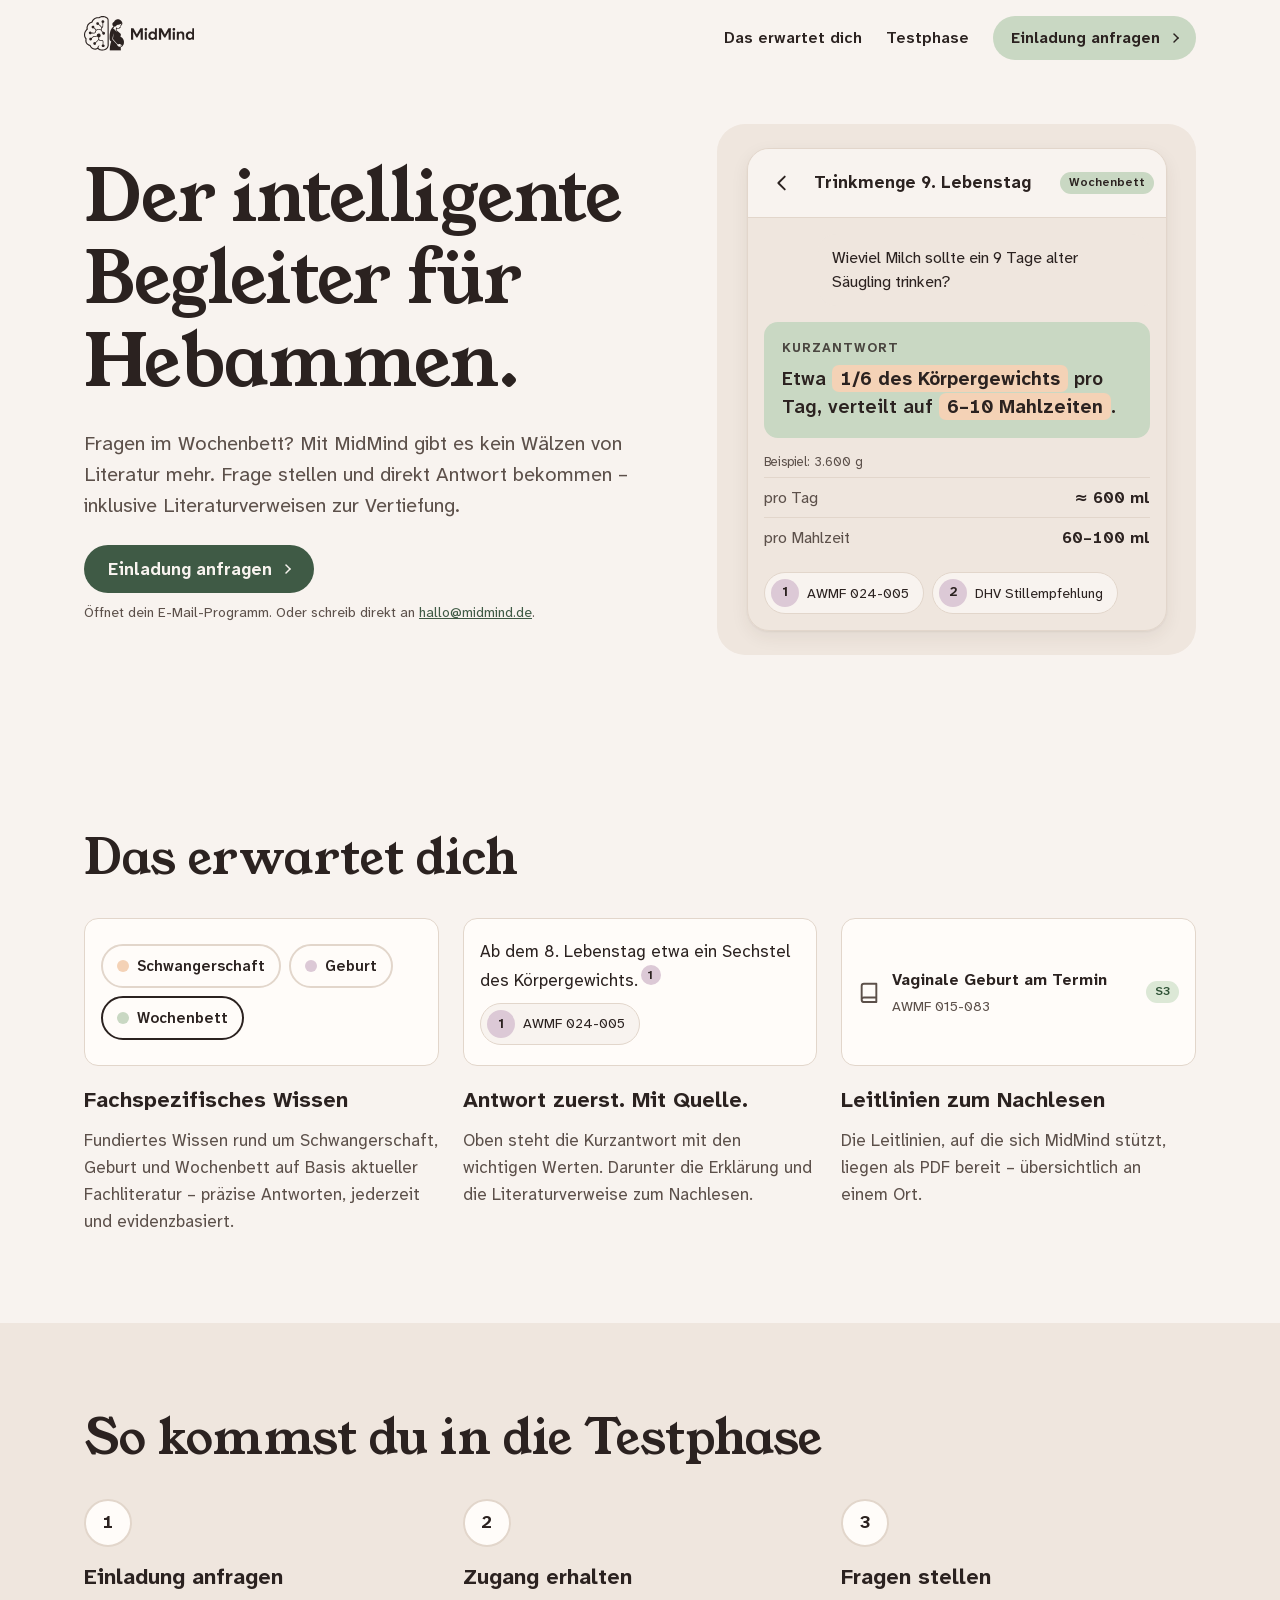
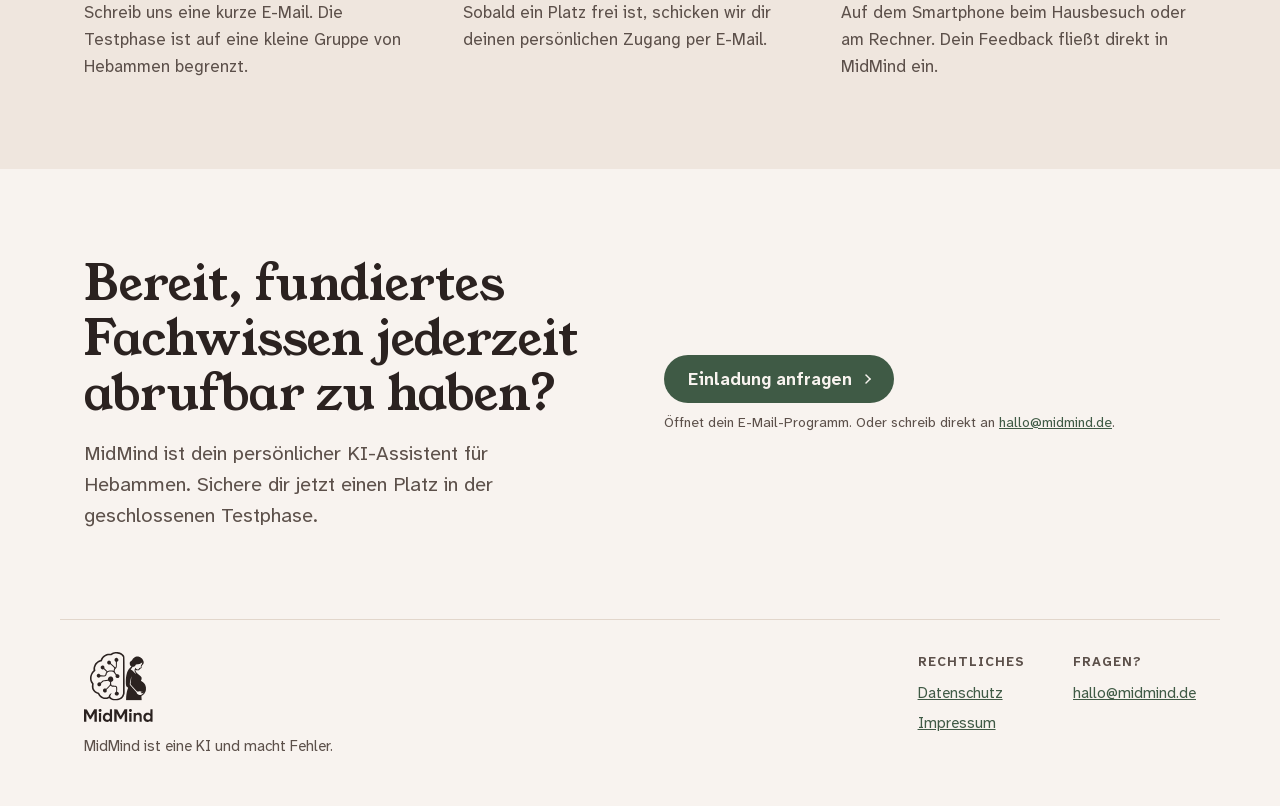
==== index.html @ 60986818 "✨ feat: add learn-more hover chevron to "Einladung anfragen" CTAs Adopts the transitions.dev "Learn " ====
<!doctype html>
<html lang="de" class="mm-root" data-mm-theme="system">
<head>
  <meta charset="utf-8">
  <meta name="viewport" content="width=device-width, initial-scale=1">
  <title>MidMind – Der intelligente Begleiter für Hebammen</title>
  <meta name="description" content="MidMind beantwortet fachliche Fragen zu Schwangerschaft, Geburt und Wochenbett – kurz, evidenzbasiert und mit Literaturverweisen. Jetzt Einladung zur Testphase anfragen.">
  <meta property="og:title" content="MidMind – Der intelligente Begleiter für Hebammen">
  <meta property="og:description" content="Frage stellen, direkt Antwort bekommen – inklusive Literaturverweisen zur Vertiefung.">
  <meta property="og:locale" content="de_DE">
  <meta property="og:type" content="website">
  <link rel="icon" href="favicon.svg" type="image/svg+xml">
  <link rel="apple-touch-icon" href="apple-touch-icon.png">
  <link rel="stylesheet" href="assets/mm/styles.css">
  <link rel="stylesheet" href="assets/site.css">
</head>
<body>
  <header class="w-wrap w-nav">
    <a class="w-home" href="./" aria-label="MidMind – Startseite">
      <span class="mm-logo w-logo">
        <svg class="mm-logo__mark" viewBox="0 0 552 479" aria-hidden="true"><use href="assets/brand.svg#mark"/></svg>
        <svg class="mm-logo__word" viewBox="0 0 656 124" aria-hidden="true"><use href="assets/brand.svg#word"/></svg>
      </span>
    </a>
    <nav class="w-nav__links" aria-label="Seitennavigation">
      <a href="#funktionen">Das erwartet dich</a>
      <a href="#testphase">Testphase</a>
    </nav>
    <a class="mm-button mm-button--secondary mm-button--sm w-cta-learn" href="#einladung">Einladung anfragen<span class="w-chevron" aria-hidden="true"><svg width="16" height="16" viewBox="0 0 16 16" fill="none"><path class="w-chevron__arm w-chevron__arm--top" d="M6 4L10 8" stroke="currentColor" stroke-width="1.5" stroke-linecap="round" stroke-linejoin="round"/><path class="w-chevron__arm w-chevron__arm--bot" d="M10 8L6 12" stroke="currentColor" stroke-width="1.5" stroke-linecap="round" stroke-linejoin="round"/></svg></span></a>
  </header>

  <main>
    <section class="w-wrap w-hero">
      <div class="w-stack">
        <h1 class="mm-display mm-display--xl">Der intelligente Begleiter für Hebammen.</h1>
        <p class="w-lead">Fragen im Wochenbett? Mit MidMind gibt es kein Wälzen von Literatur mehr. Frage stellen und direkt Antwort bekommen – inklusive Literaturverweisen zur Vertiefung.</p>
        <div class="w-invite">
          <a class="mm-button mm-button--primary w-cta-learn" href="mailto:hallo@midmind.de?subject=Einladung%20zur%20Testphase&amp;body=Hallo%20MidMind-Team%2C%0A%0Aich%20m%C3%B6chte%20an%20der%20Testphase%20teilnehmen.%0A%0AName%3A%0AArbeitsbereich%20%28z.%20B.%20freiberuflich%2C%20Klinik%29%3A%0A%0AViele%20Gr%C3%BC%C3%9Fe">Einladung anfragen<span class="w-chevron" aria-hidden="true"><svg width="16" height="16" viewBox="0 0 16 16" fill="none"><path class="w-chevron__arm w-chevron__arm--top" d="M6 4L10 8" stroke="currentColor" stroke-width="1.5" stroke-linecap="round" stroke-linejoin="round"/><path class="w-chevron__arm w-chevron__arm--bot" d="M10 8L6 12" stroke="currentColor" stroke-width="1.5" stroke-linecap="round" stroke-linejoin="round"/></svg></span></a>
          <span class="mm-field__hint">Öffnet dein E-Mail-Programm. Oder schreib direkt an <a href="mailto:hallo@midmind.de">hallo@midmind.de</a>.</span>
        </div>
      </div>

      <figure class="w-shot" style="margin:0" aria-label="Beispiel einer Antwort in MidMind">
        <div class="w-shot__screen">
          <div class="mm-appbar">
            <div class="mm-appbar__slot">
              <span class="mm-icon-button" aria-hidden="true"><svg class="mm-icon" width="22" height="22"><use href="assets/brand.svg#chevronLeft"/></svg></span>
            </div>
            <div class="mm-appbar__title">Trinkmenge 9. Lebenstag</div>
            <div class="mm-appbar__slot"><span class="mm-badge mm-badge--sage mm-badge--sm">Wochenbett</span></div>
          </div>
          <div class="w-shot__body">
            <div class="mm-question">Wieviel Milch sollte ein 9&nbsp;Tage alter Säugling trinken?</div>
            <article class="mm-answer">
              <div class="mm-answer__summary">
                <span class="mm-answer__label">Kurzantwort</span>
                <p class="mm-answer__summary-text">Etwa <strong class="mm-value">1/6&nbsp;des Körpergewichts</strong> pro Tag, verteilt auf <strong class="mm-value">6&#8288;–&#8288;10&nbsp;Mahlzeiten</strong>.</p>
              </div>
              <table class="mm-facts">
                <caption>Beispiel: 3.600&nbsp;g</caption>
                <tbody>
                  <tr><th scope="row">pro Tag</th><td>≈&nbsp;600&nbsp;ml</td></tr>
                  <tr><th scope="row">pro Mahlzeit</th><td>60–100&nbsp;ml</td></tr>
                </tbody>
              </table>
              <div class="mm-sources">
                <span class="mm-source"><span class="mm-source__n" aria-hidden="true">1</span>AWMF 024-005</span>
                <span class="mm-source"><span class="mm-source__n" aria-hidden="true">2</span>DHV Stillempfehlung</span>
              </div>
            </article>
          </div>
        </div>
      </figure>
    </section>

    <section id="funktionen" class="w-wrap w-section">
      <h2 class="mm-display mm-display--lg">Das erwartet dich</h2>
      <div class="w-grid3">
        <div class="w-feature">
          <div class="w-feature__demo" aria-hidden="true">
            <span class="mm-phase-chip"><span class="mm-phase-chip__dot" style="background:var(--mm-phase-schwangerschaft)"></span>Schwangerschaft</span>
            <span class="mm-phase-chip"><span class="mm-phase-chip__dot" style="background:var(--mm-phase-geburt)"></span>Geburt</span>
            <span class="mm-phase-chip" aria-pressed="true"><span class="mm-phase-chip__dot" style="background:var(--mm-phase-wochenbett)"></span>Wochenbett</span>
          </div>
          <h3>Fachspezifisches Wissen</h3>
          <p>Fundiertes Wissen rund um Schwangerschaft, Geburt und Wochenbett auf Basis aktueller Fachliteratur – präzise Antworten, jederzeit und evidenzbasiert.</p>
        </div>
        <div class="w-feature">
          <div class="w-feature__demo w-feature__demo--text" aria-hidden="true">
            <span>Ab dem 8.&nbsp;Lebenstag etwa ein Sechstel des Körpergewichts.<sup class="mm-ref">1</sup></span>
            <div class="mm-sources"><span class="mm-source"><span class="mm-source__n">1</span>AWMF 024-005</span></div>
          </div>
          <h3>Antwort zuerst. Mit Quelle.</h3>
          <p>Oben steht die Kurzantwort mit den wichtigen Werten. Darunter die Erklärung und die Literaturverweise zum Nachlesen.</p>
        </div>
        <div class="w-feature">
          <div class="w-feature__demo w-feature__demo--doc" aria-hidden="true">
            <span class="w-doc__icon"><svg class="mm-icon" width="22" height="22"><use href="assets/brand.svg#book"/></svg></span>
            <span class="w-doc"><strong>Vaginale Geburt am Termin</strong><span>AWMF 015-083</span></span>
            <span class="mm-badge mm-badge--ok mm-badge--sm">S3</span>
          </div>
          <h3>Leitlinien zum Nachlesen</h3>
          <p>Die Leitlinien, auf die sich MidMind stützt, liegen als PDF bereit – übersichtlich an einem Ort.</p>
        </div>
      </div>
    </section>

    <section id="testphase" class="w-band">
      <div class="w-wrap w-section">
        <h2 class="mm-display mm-display--lg">So kommst du in die Testphase</h2>
        <ol class="w-grid3" style="list-style:none;margin:0;padding:0">
          <li class="w-step"><span class="w-step__n" aria-hidden="true">1</span><h3>Einladung anfragen</h3><p>Schreib uns eine kurze E-Mail. Die Testphase ist auf eine kleine Gruppe von Hebammen begrenzt.</p></li>
          <li class="w-step"><span class="w-step__n" aria-hidden="true">2</span><h3>Zugang erhalten</h3><p>Sobald ein Platz frei ist, schicken wir dir deinen persönlichen Zugang per E-Mail.</p></li>
          <li class="w-step"><span class="w-step__n" aria-hidden="true">3</span><h3>Fragen stellen</h3><p>Auf dem Smartphone beim Hausbesuch oder am Rechner. Dein Feedback fließt direkt in MidMind ein.</p></li>
        </ol>
      </div>
    </section>

    <section id="einladung" class="w-wrap w-section w-cta">
      <div class="w-stack w-stack--tight">
        <h2 class="mm-display mm-display--lg">Bereit, fundiertes Fachwissen jederzeit abrufbar zu haben?</h2>
        <p class="w-lead">MidMind ist dein persönlicher KI-Assistent für Hebammen. Sichere dir jetzt einen Platz in der geschlossenen Testphase.</p>
      </div>
      <div class="w-invite">
        <a class="mm-button mm-button--primary w-cta-learn" href="mailto:hallo@midmind.de?subject=Einladung%20zur%20Testphase&amp;body=Hallo%20MidMind-Team%2C%0A%0Aich%20m%C3%B6chte%20an%20der%20Testphase%20teilnehmen.%0A%0AName%3A%0AArbeitsbereich%20%28z.%20B.%20freiberuflich%2C%20Klinik%29%3A%0A%0AViele%20Gr%C3%BC%C3%9Fe">Einladung anfragen<span class="w-chevron" aria-hidden="true"><svg width="16" height="16" viewBox="0 0 16 16" fill="none"><path class="w-chevron__arm w-chevron__arm--top" d="M6 4L10 8" stroke="currentColor" stroke-width="1.5" stroke-linecap="round" stroke-linejoin="round"/><path class="w-chevron__arm w-chevron__arm--bot" d="M10 8L6 12" stroke="currentColor" stroke-width="1.5" stroke-linecap="round" stroke-linejoin="round"/></svg></span></a>
        <span class="mm-field__hint">Öffnet dein E-Mail-Programm. Oder schreib direkt an <a href="mailto:hallo@midmind.de">hallo@midmind.de</a>.</span>
      </div>
    </section>
  </main>

  <footer class="w-wrap w-foot">
    <div class="w-foot__brand">
      <span class="mm-logo mm-logo--stacked w-logo">
        <svg class="mm-logo__mark" viewBox="0 0 552 479" aria-hidden="true"><use href="assets/brand.svg#mark"/></svg>
        <svg class="mm-logo__word" viewBox="0 0 656 124" role="img" aria-label="MidMind"><use href="assets/brand.svg#word"/></svg>
      </span>
      <span>MidMind ist eine KI und macht Fehler.</span>
    </div>
    <div><h2>Rechtliches</h2><ul><li><a href="datenschutz.html">Datenschutz</a></li><li><a href="impressum.html">Impressum</a></li></ul></div>
    <div><h2>Fragen?</h2><ul><li><a href="mailto:hallo@midmind.de">hallo@midmind.de</a></li></ul></div>
  </footer>
</body>
</html>
---- assets/mm/styles.css ----
@import "./tokens/fonts.css";
@import "./tokens/colors.css";
@import "./tokens/typography.css";
@import "./tokens/spacing.css";
@import "./components/components.css";
---- assets/site.css ----
/* MidMind Website – Layout-Klebstoff um die Design-System-Komponenten (assets/mm).
 * Übernommen aus ui_kits/website/index.html. Farben nur über Tokens, sonst bricht der Nachtmodus.
 */
html, body { margin: 0; }
body { background: var(--mm-paper); }
a { color: var(--mm-moss); }
a:hover { color: var(--mm-ink); }

.w-wrap { max-width: 1160px; margin: 0 auto; padding-inline: var(--mm-space-5); }

.w-nav { display: flex; align-items: center; gap: var(--mm-space-5); min-height: 76px; }
.w-nav__links { display: flex; gap: var(--mm-space-5); margin-left: auto; font-weight: 600; font-size: 16px; }
.w-nav__links a { color: var(--mm-ink); text-decoration: none; }
.w-nav__links a:hover { color: var(--mm-moss); }
.w-nav .mm-button { margin-left: auto; }
.w-nav__links + .mm-button { margin-left: 0; }

.w-home { color: inherit; text-decoration: none; }
.w-logo { font-size: 17px; }
.w-logo .mm-logo__mark { width: 40px; }
.w-logo .mm-logo__word { height: 12px; }
.w-foot .w-logo { font-size: 16px; justify-self: start; }
.w-foot .w-logo .mm-logo__mark { width: 56px; }
.w-foot .w-logo .mm-logo__word { height: 13px; }

.w-hero { display: grid; grid-template-columns: minmax(0, 1.1fr) minmax(0, .9fr); gap: var(--mm-space-7); align-items: center; padding-block: var(--mm-space-7) 88px; }
.w-stack { display: grid; gap: var(--mm-space-5); justify-items: start; }
.w-stack--tight { gap: var(--mm-space-4); }
.w-lead { font-size: 20px; line-height: 1.55; color: var(--mm-muted); max-width: 34em; margin: 0; text-wrap: pretty; }

/* CTA-Chevron – „Learn more hover" von transitions.dev: Chevron rückt nach rechts, Schenkel spreizen sich um die Spitze. */
.w-cta-learn { --w-learn-shift: 2px; --w-learn-spread: 8deg; --w-learn-dur: 350ms; --w-learn-ease: cubic-bezier(0.22, 1, 0.36, 1); padding-right: 16px; }
.w-cta-learn.mm-button--sm { padding-right: 10px; }
.w-chevron { display: inline-flex; flex: none; transform: translateX(0); transition: transform var(--w-learn-dur) var(--w-learn-ease); }
.w-chevron svg { display: block; overflow: visible; }
.w-chevron__arm { transform-box: view-box; transform-origin: 10px 8px; vector-effect: non-scaling-stroke; transition: transform var(--w-learn-dur) var(--w-learn-ease); }
.w-cta-learn:is(:hover, :focus-visible) .w-chevron { transform: translateX(var(--w-learn-shift)); }
.w-cta-learn:is(:hover, :focus-visible) .w-chevron__arm--top { transform: rotate(var(--w-learn-spread)); }
.w-cta-learn:is(:hover, :focus-visible) .w-chevron__arm--bot { transform: rotate(calc(var(--w-learn-spread) * -1)); }
@media (prefers-reduced-motion: reduce) { .w-chevron, .w-chevron__arm { transition: none; } }

.w-invite { display: grid; gap: var(--mm-space-2); justify-items: start; }

.w-shot { background: var(--mm-sand); border-radius: 28px; padding: var(--mm-space-5); }
.w-shot__screen { max-width: 420px; margin: 0 auto; border-radius: var(--mm-radius-l); overflow: hidden; box-shadow: var(--mm-shadow); border: 1px solid var(--mm-line); }
.w-shot__body { padding: var(--mm-space-4); display: grid; gap: var(--mm-space-4); }

.w-section { padding-block: 88px; display: grid; gap: var(--mm-space-6); }
.w-grid3 { display: grid; grid-template-columns: repeat(3, minmax(0, 1fr)); gap: var(--mm-space-5); }

.w-feature { display: grid; gap: var(--mm-space-3); align-content: start; }
.w-feature__demo { background: var(--mm-card); border: 1px solid var(--mm-line); border-radius: var(--mm-radius-m); padding: var(--mm-space-4); height: 148px; overflow: hidden; display: flex; align-items: center; flex-wrap: wrap; align-content: center; gap: var(--mm-space-2); }
.w-feature__demo--text { font-size: 17px; line-height: 1.5; flex-direction: column; align-items: flex-start; justify-content: center; flex-wrap: nowrap; gap: 10px; }
.w-feature__demo--doc { flex-wrap: nowrap; gap: var(--mm-space-3); }
.w-doc { display: grid; gap: 2px; flex: 1; min-width: 0; }
.w-doc strong { font-size: 16px; }
.w-doc span, .w-doc__icon { color: var(--mm-muted); }
.w-doc span { font-size: 14px; }
.w-doc__icon { display: inline-flex; }
.w-feature h3, .w-step h3 { margin: var(--mm-space-2) 0 0; font-size: var(--mm-text-h); line-height: 1.3; }
.w-feature p, .w-step p { margin: 0; font-size: 17px; line-height: 1.6; color: var(--mm-muted); text-wrap: pretty; }
/* Demo-Chips sind Illustration, keine Bedienelemente */
.w-feature__demo .mm-phase-chip, .w-shot .mm-source { cursor: default; }

.w-band { background: var(--mm-sand); }
.w-step { display: grid; gap: var(--mm-space-2); align-content: start; }
.w-step__n { width: 48px; height: 48px; border-radius: 999px; background: var(--mm-card); border: 2px solid var(--mm-line); display: grid; place-items: center; font-weight: 700; font-size: 18px; font-variant-numeric: tabular-nums; }

.w-cta { display: grid; grid-template-columns: minmax(0, 1fr) minmax(0, 1fr); gap: var(--mm-space-7); align-items: center; }

.w-foot { border-top: 1px solid var(--mm-line); padding-block: var(--mm-space-6) var(--mm-space-7); display: flex; gap: var(--mm-space-7); flex-wrap: wrap; font-size: 15px; }
.w-foot__brand { display: grid; gap: var(--mm-space-3); margin-right: auto; max-width: 360px; color: var(--mm-muted); }
.w-foot h2 { margin: 0 0 var(--mm-space-2); font-size: 13px; letter-spacing: .08em; text-transform: uppercase; color: var(--mm-muted); }
.w-foot ul { list-style: none; margin: 0; padding: 0; display: grid; gap: 6px; }

/* Rechtstexte */
.w-legal { max-width: var(--mm-measure); padding-block: var(--mm-space-7) 88px; display: grid; gap: var(--mm-space-5); }
.w-legal h2 { margin: var(--mm-space-4) 0 0; font-size: var(--mm-text-h); line-height: 1.3; }
.w-legal p { margin: 0; }

@media (max-width: 900px) {
  .w-hero, .w-cta { grid-template-columns: minmax(0, 1fr); gap: var(--mm-space-6); padding-top: var(--mm-space-5); }
  .w-grid3 { grid-template-columns: minmax(0, 1fr); }
  .w-nav__links { display: none; }
  .w-nav__links + .mm-button { margin-left: auto; }
  .w-section { padding-block: 64px; }
}
@media (max-width: 480px) {
  .w-wrap { padding-inline: var(--mm-space-4); }
  .w-shot { padding: var(--mm-space-3); }
}
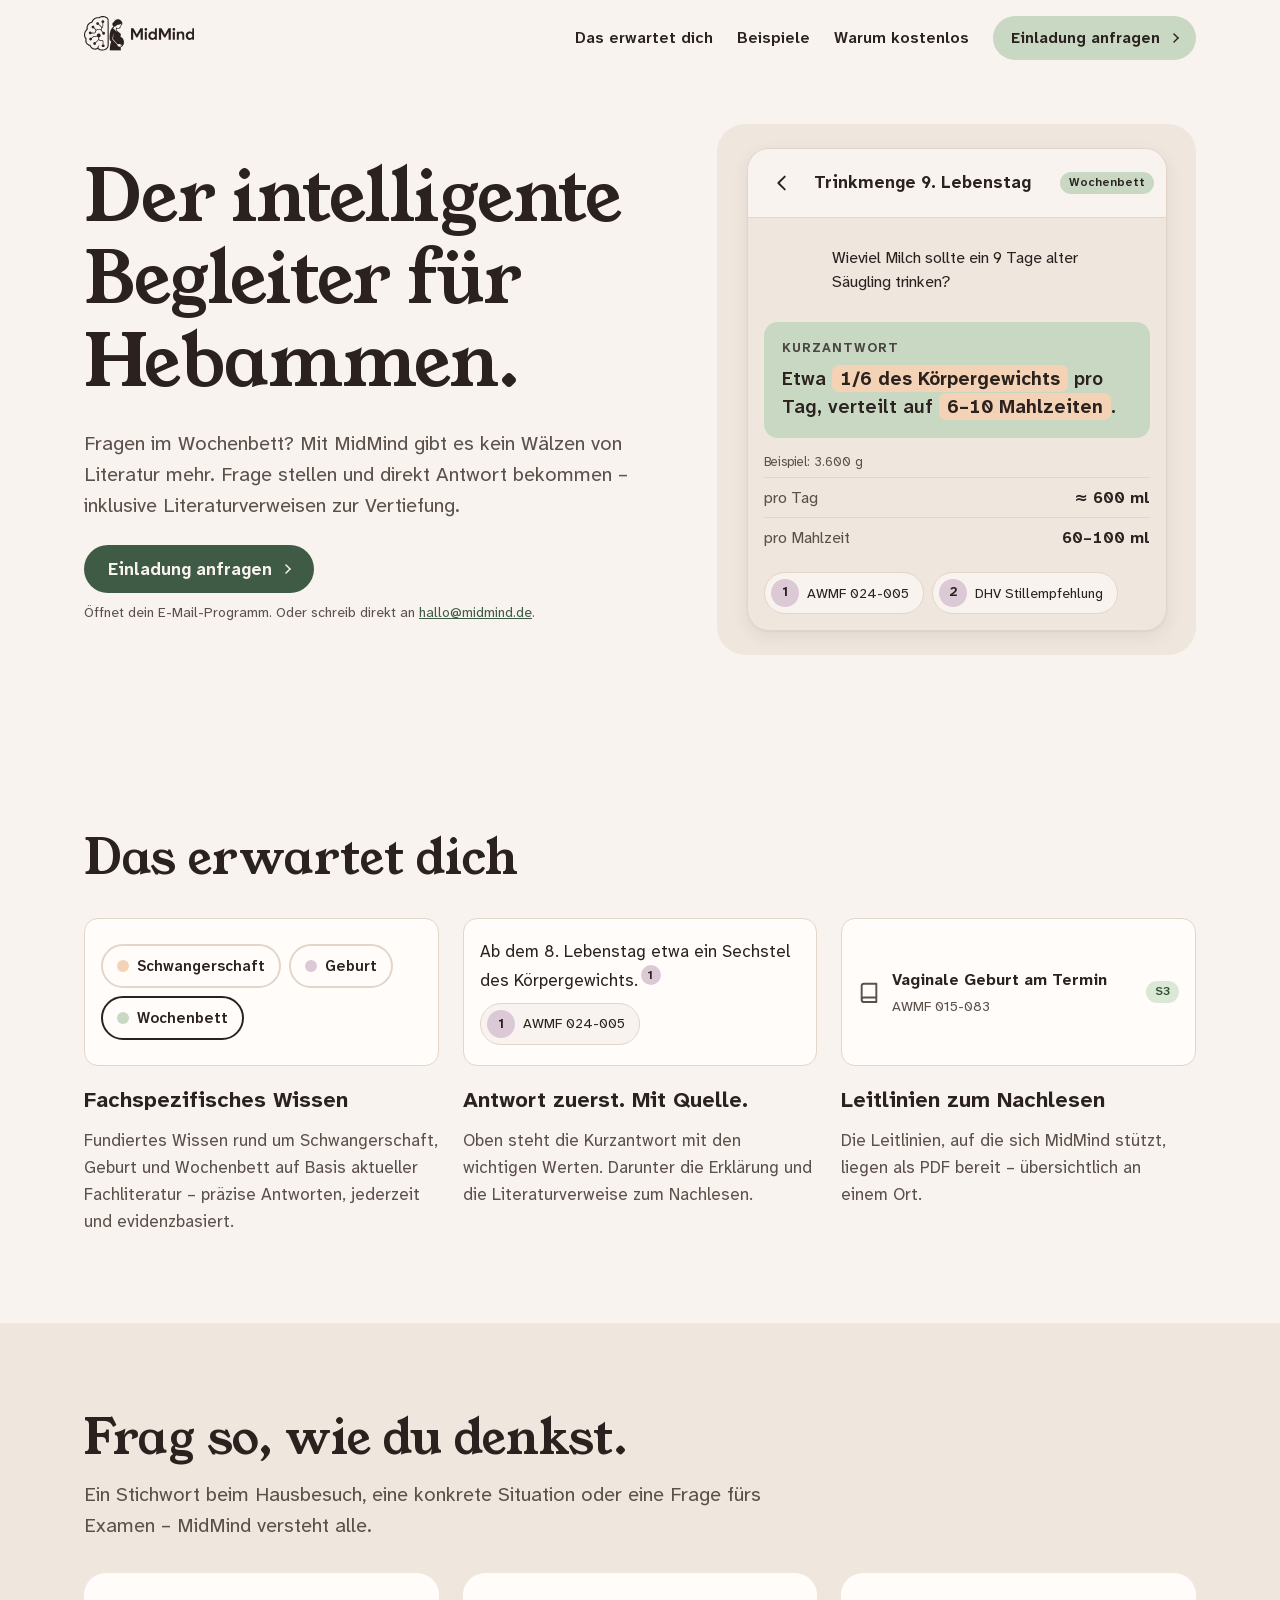
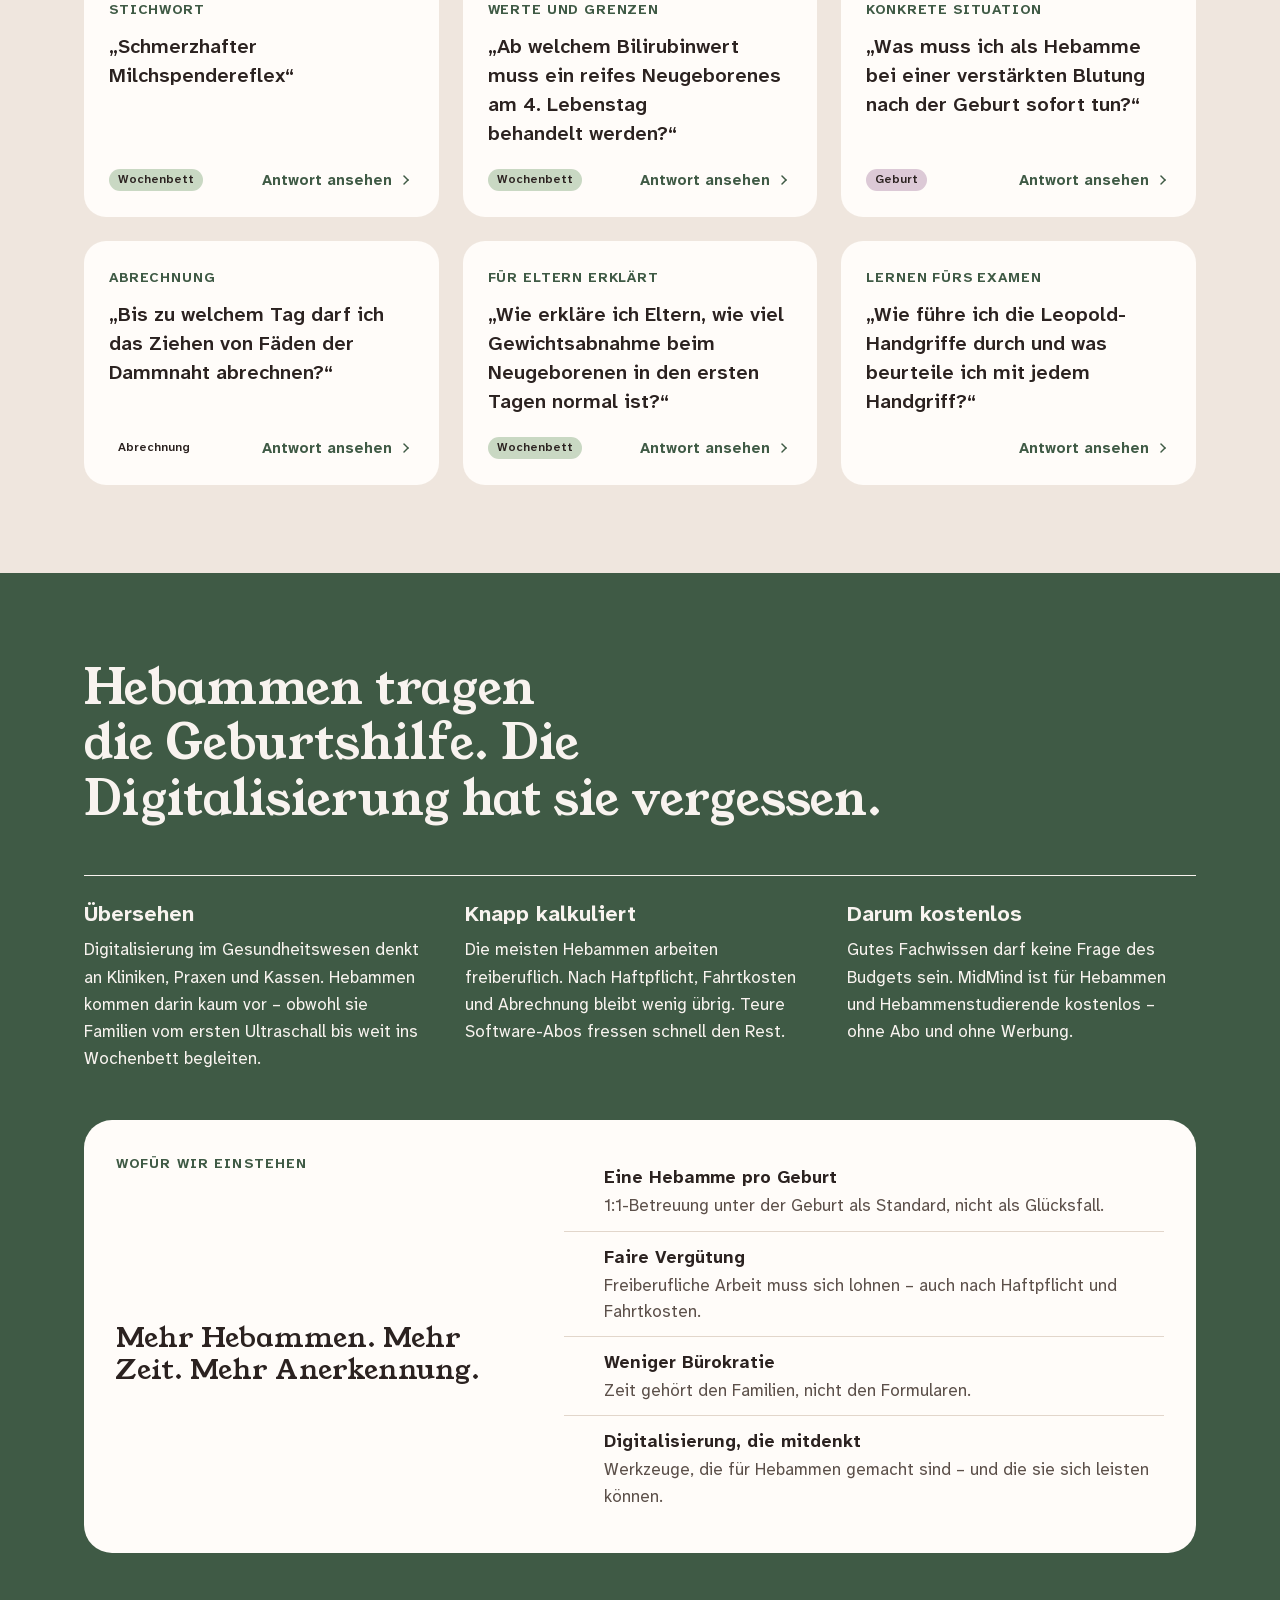
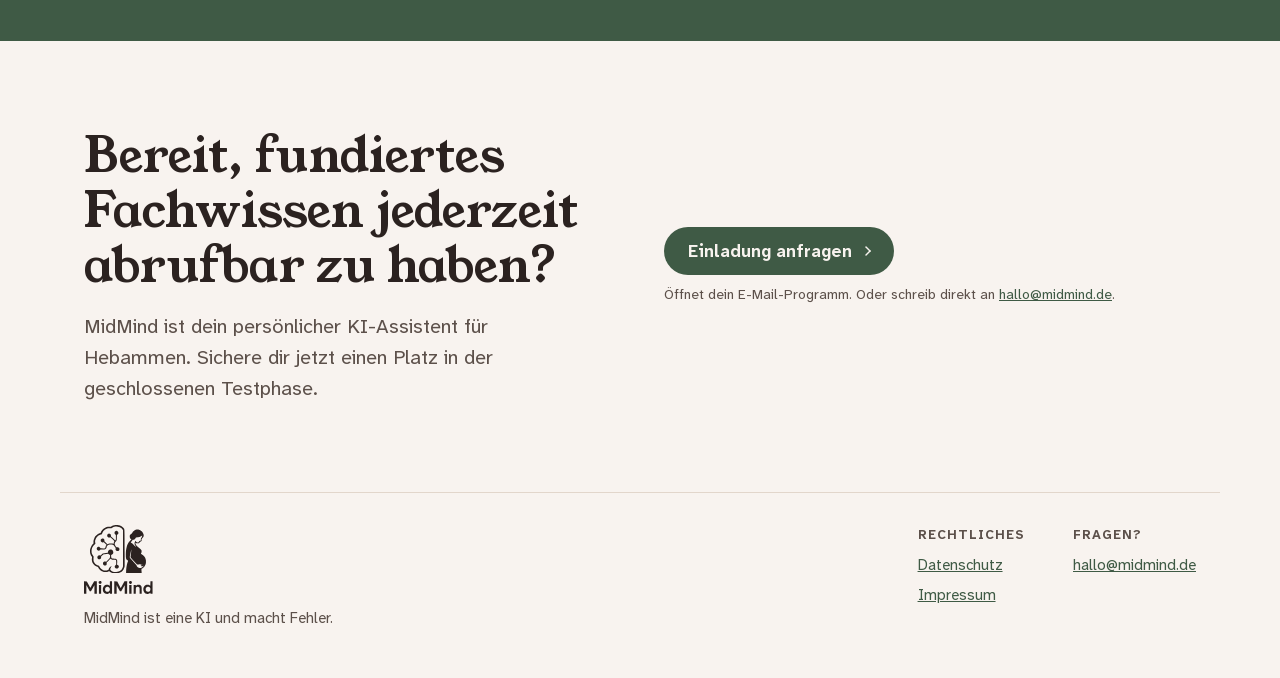
==== commit 7566f2e9: "✨ feat: add example answers and "Hebammen tragen die Geburtshilfe" sections Adds the two sections fr" ====
--- a/index.html
+++ b/index.html
@@ -13,6 +13,7 @@
   <link rel="apple-touch-icon" href="apple-touch-icon.png">
   <link rel="stylesheet" href="assets/mm/styles.css">
   <link rel="stylesheet" href="assets/site.css">
+  <script type="module" src="assets/site.js"></script>
 </head>
 <body>
   <header class="w-wrap w-nav">
@@ -24,7 +25,8 @@
     </a>
     <nav class="w-nav__links" aria-label="Seitennavigation">
       <a href="#funktionen">Das erwartet dich</a>
-      <a href="#testphase">Testphase</a>
+      <a href="#beispiele">Beispiele</a>
+      <a href="#warum">Warum kostenlos</a>
     </nav>
     <a class="mm-button mm-button--secondary mm-button--sm w-cta-learn" href="#einladung">Einladung anfragen<span class="w-chevron" aria-hidden="true"><svg width="16" height="16" viewBox="0 0 16 16" fill="none"><path class="w-chevron__arm w-chevron__arm--top" d="M6 4L10 8" stroke="currentColor" stroke-width="1.5" stroke-linecap="round" stroke-linejoin="round"/><path class="w-chevron__arm w-chevron__arm--bot" d="M10 8L6 12" stroke="currentColor" stroke-width="1.5" stroke-linecap="round" stroke-linejoin="round"/></svg></span></a>
   </header>
@@ -105,14 +107,67 @@
       </div>
     </section>
 
-    <section id="testphase" class="w-band">
+    <section id="beispiele" class="w-band">
       <div class="w-wrap w-section">
-        <h2 class="mm-display mm-display--lg">So kommst du in die Testphase</h2>
-        <ol class="w-grid3" style="list-style:none;margin:0;padding:0">
-          <li class="w-step"><span class="w-step__n" aria-hidden="true">1</span><h3>Einladung anfragen</h3><p>Schreib uns eine kurze E-Mail. Die Testphase ist auf eine kleine Gruppe von Hebammen begrenzt.</p></li>
-          <li class="w-step"><span class="w-step__n" aria-hidden="true">2</span><h3>Zugang erhalten</h3><p>Sobald ein Platz frei ist, schicken wir dir deinen persönlichen Zugang per E-Mail.</p></li>
-          <li class="w-step"><span class="w-step__n" aria-hidden="true">3</span><h3>Fragen stellen</h3><p>Auf dem Smartphone beim Hausbesuch oder am Rechner. Dein Feedback fließt direkt in MidMind ein.</p></li>
-        </ol>
+        <div class="w-stack w-stack--snug">
+          <h2 class="mm-display mm-display--lg">Frag so, wie du denkst.</h2>
+          <p class="w-lead">Ein Stichwort beim Hausbesuch, eine konkrete Situation oder eine Frage fürs Examen – MidMind versteht alle.</p>
+        </div>
+        <div class="w-grid3">
+          <button type="button" class="w-ex" data-preview="milchspendereflex" data-question="Schmerzhafter Milchspendereflex" data-phase="wochenbett" aria-haspopup="dialog">
+            <span class="w-ex__use">Stichwort</span>
+            <span class="w-ex__q">„Schmerzhafter Milchspendereflex“</span>
+            <span class="w-ex__foot"><span class="mm-badge mm-badge--sage mm-badge--sm">Wochenbett</span><span class="w-ex__more">Antwort ansehen<span class="w-chevron" aria-hidden="true"><svg width="16" height="16" viewBox="0 0 16 16" fill="none"><path class="w-chevron__arm w-chevron__arm--top" d="M6 4L10 8" stroke="currentColor" stroke-width="1.5" stroke-linecap="round" stroke-linejoin="round"/><path class="w-chevron__arm w-chevron__arm--bot" d="M10 8L6 12" stroke="currentColor" stroke-width="1.5" stroke-linecap="round" stroke-linejoin="round"/></svg></span></span></span>
+          </button>
+          <button type="button" class="w-ex" data-preview="bilirubin-tag-4" data-question="Ab welchem Bilirubinwert muss ein reifes Neugeborenes am 4. Lebenstag behandelt werden?" data-phase="wochenbett" aria-haspopup="dialog">
+            <span class="w-ex__use">Werte und Grenzen</span>
+            <span class="w-ex__q">„Ab welchem Bilirubinwert muss ein reifes Neugeborenes am 4.&nbsp;Lebenstag behandelt werden?“</span>
+            <span class="w-ex__foot"><span class="mm-badge mm-badge--sage mm-badge--sm">Wochenbett</span><span class="w-ex__more">Antwort ansehen<span class="w-chevron" aria-hidden="true"><svg width="16" height="16" viewBox="0 0 16 16" fill="none"><path class="w-chevron__arm w-chevron__arm--top" d="M6 4L10 8" stroke="currentColor" stroke-width="1.5" stroke-linecap="round" stroke-linejoin="round"/><path class="w-chevron__arm w-chevron__arm--bot" d="M10 8L6 12" stroke="currentColor" stroke-width="1.5" stroke-linecap="round" stroke-linejoin="round"/></svg></span></span></span>
+          </button>
+          <button type="button" class="w-ex" data-preview="postpartale-blutung" data-question="Was muss ich als Hebamme bei einer verstärkten Blutung nach der Geburt sofort tun?" data-phase="geburt" aria-haspopup="dialog">
+            <span class="w-ex__use">Konkrete Situation</span>
+            <span class="w-ex__q">„Was muss ich als Hebamme bei einer verstärkten Blutung nach der Geburt sofort tun?“</span>
+            <span class="w-ex__foot"><span class="mm-badge mm-badge--malve mm-badge--sm">Geburt</span><span class="w-ex__more">Antwort ansehen<span class="w-chevron" aria-hidden="true"><svg width="16" height="16" viewBox="0 0 16 16" fill="none"><path class="w-chevron__arm w-chevron__arm--top" d="M6 4L10 8" stroke="currentColor" stroke-width="1.5" stroke-linecap="round" stroke-linejoin="round"/><path class="w-chevron__arm w-chevron__arm--bot" d="M10 8L6 12" stroke="currentColor" stroke-width="1.5" stroke-linecap="round" stroke-linejoin="round"/></svg></span></span></span>
+          </button>
+          <button type="button" class="w-ex" data-preview="abrechnung-dammnaht" data-question="Bis zu welchem Tag darf ich das Ziehen von Fäden der Dammnaht abrechnen?" data-phase="abrechnung" aria-haspopup="dialog">
+            <span class="w-ex__use">Abrechnung</span>
+            <span class="w-ex__q">„Bis zu welchem Tag darf ich das Ziehen von Fäden der Dammnaht abrechnen?“</span>
+            <span class="w-ex__foot"><span class="mm-badge mm-badge--taube mm-badge--sm">Abrechnung</span><span class="w-ex__more">Antwort ansehen<span class="w-chevron" aria-hidden="true"><svg width="16" height="16" viewBox="0 0 16 16" fill="none"><path class="w-chevron__arm w-chevron__arm--top" d="M6 4L10 8" stroke="currentColor" stroke-width="1.5" stroke-linecap="round" stroke-linejoin="round"/><path class="w-chevron__arm w-chevron__arm--bot" d="M10 8L6 12" stroke="currentColor" stroke-width="1.5" stroke-linecap="round" stroke-linejoin="round"/></svg></span></span></span>
+          </button>
+          <button type="button" class="w-ex" data-preview="gewichtsabnahme-erklaeren" data-question="Wie erkläre ich Eltern, wie viel Gewichtsabnahme beim Neugeborenen in den ersten Tagen normal ist?" data-phase="wochenbett" aria-haspopup="dialog">
+            <span class="w-ex__use">Für Eltern erklärt</span>
+            <span class="w-ex__q">„Wie erkläre ich Eltern, wie viel Gewichtsabnahme beim Neugeborenen in den ersten Tagen normal ist?“</span>
+            <span class="w-ex__foot"><span class="mm-badge mm-badge--sage mm-badge--sm">Wochenbett</span><span class="w-ex__more">Antwort ansehen<span class="w-chevron" aria-hidden="true"><svg width="16" height="16" viewBox="0 0 16 16" fill="none"><path class="w-chevron__arm w-chevron__arm--top" d="M6 4L10 8" stroke="currentColor" stroke-width="1.5" stroke-linecap="round" stroke-linejoin="round"/><path class="w-chevron__arm w-chevron__arm--bot" d="M10 8L6 12" stroke="currentColor" stroke-width="1.5" stroke-linecap="round" stroke-linejoin="round"/></svg></span></span></span>
+          </button>
+          <button type="button" class="w-ex" data-preview="leopold-handgriffe" data-question="Wie führe ich die Leopold-Handgriffe durch und was beurteile ich mit jedem Handgriff?" aria-haspopup="dialog">
+            <span class="w-ex__use">Lernen fürs Examen</span>
+            <span class="w-ex__q">„Wie führe ich die Leopold-Handgriffe durch und was beurteile ich mit jedem Handgriff?“</span>
+            <span class="w-ex__foot"><span></span><span class="w-ex__more">Antwort ansehen<span class="w-chevron" aria-hidden="true"><svg width="16" height="16" viewBox="0 0 16 16" fill="none"><path class="w-chevron__arm w-chevron__arm--top" d="M6 4L10 8" stroke="currentColor" stroke-width="1.5" stroke-linecap="round" stroke-linejoin="round"/><path class="w-chevron__arm w-chevron__arm--bot" d="M10 8L6 12" stroke="currentColor" stroke-width="1.5" stroke-linecap="round" stroke-linejoin="round"/></svg></span></span></span>
+          </button>
+        </div>
+      </div>
+    </section>
+
+    <section id="warum" class="w-why">
+      <div class="w-wrap w-section w-section--roomy">
+        <h2 class="mm-display mm-display--lg w-why__title">Hebammen tragen die Geburtshilfe. Die Digitalisierung hat sie vergessen.</h2>
+        <div class="w-why__reasons">
+          <div><h3>Übersehen</h3><p>Digitalisierung im Gesundheitswesen denkt an Kliniken, Praxen und Kassen. Hebammen kommen darin kaum vor – obwohl sie Familien vom ersten Ultraschall bis weit ins Wochenbett begleiten.</p></div>
+          <div><h3>Knapp kalkuliert</h3><p>Die meisten Hebammen arbeiten freiberuflich. Nach Haftpflicht, Fahrtkosten und Abrechnung bleibt wenig übrig. Teure Software-Abos fressen schnell den Rest.</p></div>
+          <div><h3>Darum kostenlos</h3><p>Gutes Fachwissen darf keine Frage des Budgets sein. MidMind ist für Hebammen und Hebammenstudierende kostenlos – ohne Abo und ohne Werbung.</p></div>
+        </div>
+        <div class="w-stand">
+          <div class="w-stack w-stack--snug">
+            <span class="w-why__eyebrow">Wofür wir einstehen</span>
+            <p class="mm-display mm-display--md">Mehr Hebammen. Mehr Zeit. Mehr Anerkennung.</p>
+          </div>
+          <ul>
+            <li><svg class="mm-icon" width="20" height="20" aria-hidden="true"><use href="assets/brand.svg#check"/></svg><div><strong>Eine Hebamme pro Geburt</strong><span>1:1-Betreuung unter der Geburt als Standard, nicht als Glücksfall.</span></div></li>
+            <li><svg class="mm-icon" width="20" height="20" aria-hidden="true"><use href="assets/brand.svg#check"/></svg><div><strong>Faire Vergütung</strong><span>Freiberufliche Arbeit muss sich lohnen – auch nach Haftpflicht und Fahrtkosten.</span></div></li>
+            <li><svg class="mm-icon" width="20" height="20" aria-hidden="true"><use href="assets/brand.svg#check"/></svg><div><strong>Weniger Bürokratie</strong><span>Zeit gehört den Familien, nicht den Formularen.</span></div></li>
+            <li><svg class="mm-icon" width="20" height="20" aria-hidden="true"><use href="assets/brand.svg#check"/></svg><div><strong>Digitalisierung, die mitdenkt</strong><span>Werkzeuge, die für Hebammen gemacht sind – und die sie sich leisten können.</span></div></li>
+          </ul>
+        </div>
       </div>
     </section>
 
@@ -126,6 +181,25 @@
         <span class="mm-field__hint">Öffnet dein E-Mail-Programm. Oder schreib direkt an <a href="mailto:hallo@midmind.de">hallo@midmind.de</a>.</span>
       </div>
     </section>
+    <dialog class="w-modal" aria-labelledby="w-modal-title" data-state="closed">
+      <div class="w-modal__panel">
+        <div class="mm-appbar">
+          <div class="mm-appbar__title" id="w-modal-title"></div>
+          <div class="mm-appbar__slot">
+            <span class="mm-badge mm-badge--sm w-modal__badge" hidden></span>
+            <button type="button" class="mm-icon-button w-modal__close" aria-label="Schließen"><svg class="mm-icon" width="22" height="22" aria-hidden="true"><use href="assets/brand.svg#close"/></svg></button>
+          </div>
+        </div>
+        <div class="w-modal__body">
+          <div class="mm-question"></div>
+          <div class="w-modal__answer" aria-live="polite"></div>
+        </div>
+        <div class="w-modal__foot">
+          <span>Beispielantwort aus einem Basis-Konto. MidMind ist eine KI und macht Fehler.</span>
+          <a class="mm-button mm-button--primary w-cta-learn" href="mailto:hallo@midmind.de?subject=Einladung%20zur%20Testphase&amp;body=Hallo%20MidMind-Team%2C%0A%0Aich%20m%C3%B6chte%20an%20der%20Testphase%20teilnehmen.%0A%0AName%3A%0AArbeitsbereich%20%28z.%20B.%20freiberuflich%2C%20Klinik%29%3A%0A%0AViele%20Gr%C3%BC%C3%9Fe">Einladung anfragen<span class="w-chevron" aria-hidden="true"><svg width="16" height="16" viewBox="0 0 16 16" fill="none"><path class="w-chevron__arm w-chevron__arm--top" d="M6 4L10 8" stroke="currentColor" stroke-width="1.5" stroke-linecap="round" stroke-linejoin="round"/><path class="w-chevron__arm w-chevron__arm--bot" d="M10 8L6 12" stroke="currentColor" stroke-width="1.5" stroke-linecap="round" stroke-linejoin="round"/></svg></span></a>
+        </div>
+      </div>
+    </dialog>
   </main>
 
   <footer class="w-wrap w-foot">
--- a/assets/site.css
+++ b/assets/site.css
@@ -4,7 +4,7 @@
 html, body { margin: 0; }
 body { background: var(--mm-paper); }
 a { color: var(--mm-moss); }
-a:hover { color: var(--mm-ink); }
+a:not(.mm-button):hover { color: var(--mm-ink); }
 
 .w-wrap { max-width: 1160px; margin: 0 auto; padding-inline: var(--mm-space-5); }
 
@@ -29,14 +29,15 @@
 .w-lead { font-size: 20px; line-height: 1.55; color: var(--mm-muted); max-width: 34em; margin: 0; text-wrap: pretty; }
 
 /* CTA-Chevron – „Learn more hover" von transitions.dev: Chevron rückt nach rechts, Schenkel spreizen sich um die Spitze. */
-.w-cta-learn { --w-learn-shift: 2px; --w-learn-spread: 8deg; --w-learn-dur: 350ms; --w-learn-ease: cubic-bezier(0.22, 1, 0.36, 1); padding-right: 16px; }
+.w-cta-learn, .w-ex { --w-learn-shift: 2px; --w-learn-spread: 8deg; --w-learn-dur: 350ms; --w-learn-ease: cubic-bezier(0.22, 1, 0.36, 1); }
+.w-cta-learn { padding-right: 16px; }
 .w-cta-learn.mm-button--sm { padding-right: 10px; }
 .w-chevron { display: inline-flex; flex: none; transform: translateX(0); transition: transform var(--w-learn-dur) var(--w-learn-ease); }
 .w-chevron svg { display: block; overflow: visible; }
 .w-chevron__arm { transform-box: view-box; transform-origin: 10px 8px; vector-effect: non-scaling-stroke; transition: transform var(--w-learn-dur) var(--w-learn-ease); }
-.w-cta-learn:is(:hover, :focus-visible) .w-chevron { transform: translateX(var(--w-learn-shift)); }
-.w-cta-learn:is(:hover, :focus-visible) .w-chevron__arm--top { transform: rotate(var(--w-learn-spread)); }
-.w-cta-learn:is(:hover, :focus-visible) .w-chevron__arm--bot { transform: rotate(calc(var(--w-learn-spread) * -1)); }
+:is(.w-cta-learn, .w-ex):is(:hover, :focus-visible) .w-chevron { transform: translateX(var(--w-learn-shift)); }
+:is(.w-cta-learn, .w-ex):is(:hover, :focus-visible) .w-chevron__arm--top { transform: rotate(var(--w-learn-spread)); }
+:is(.w-cta-learn, .w-ex):is(:hover, :focus-visible) .w-chevron__arm--bot { transform: rotate(calc(var(--w-learn-spread) * -1)); }
 @media (prefers-reduced-motion: reduce) { .w-chevron, .w-chevron__arm { transition: none; } }
 
 .w-invite { display: grid; gap: var(--mm-space-2); justify-items: start; }
@@ -57,14 +58,12 @@
 .w-doc span, .w-doc__icon { color: var(--mm-muted); }
 .w-doc span { font-size: 14px; }
 .w-doc__icon { display: inline-flex; }
-.w-feature h3, .w-step h3 { margin: var(--mm-space-2) 0 0; font-size: var(--mm-text-h); line-height: 1.3; }
-.w-feature p, .w-step p { margin: 0; font-size: 17px; line-height: 1.6; color: var(--mm-muted); text-wrap: pretty; }
+.w-feature h3 { margin: var(--mm-space-2) 0 0; font-size: var(--mm-text-h); line-height: 1.3; }
+.w-feature p { margin: 0; font-size: 17px; line-height: 1.6; color: var(--mm-muted); text-wrap: pretty; }
 /* Demo-Chips sind Illustration, keine Bedienelemente */
 .w-feature__demo .mm-phase-chip, .w-shot .mm-source { cursor: default; }
 
 .w-band { background: var(--mm-sand); }
-.w-step { display: grid; gap: var(--mm-space-2); align-content: start; }
-.w-step__n { width: 48px; height: 48px; border-radius: 999px; background: var(--mm-card); border: 2px solid var(--mm-line); display: grid; place-items: center; font-weight: 700; font-size: 18px; font-variant-numeric: tabular-nums; }
 
 .w-cta { display: grid; grid-template-columns: minmax(0, 1fr) minmax(0, 1fr); gap: var(--mm-space-7); align-items: center; }
 
@@ -73,6 +72,99 @@
 .w-foot h2 { margin: 0 0 var(--mm-space-2); font-size: 13px; letter-spacing: .08em; text-transform: uppercase; color: var(--mm-muted); }
 .w-foot ul { list-style: none; margin: 0; padding: 0; display: grid; gap: 6px; }
 
+.w-stack--snug { gap: var(--mm-space-3); }
+.w-section--roomy { gap: var(--mm-space-7); }
+
+/* Beispiele („Frag so, wie du denkst.“) – jede Karte öffnet die Antwort aus der App (assets/site.js) */
+.w-ex { font: inherit; text-align: left; border: 1px solid transparent; cursor: pointer; background: var(--mm-card); border-radius: var(--mm-radius-l); padding: var(--mm-space-5); display: grid; grid-template-rows: auto 1fr auto; gap: var(--mm-space-3); color: var(--mm-ink); transition: border-color .2s; }
+.w-ex:hover { border-color: var(--mm-line); }
+.w-ex:focus-visible { outline: 2px solid var(--mm-moss); outline-offset: 2px; }
+.w-ex__use { font-size: 14px; font-weight: 700; letter-spacing: .06em; text-transform: uppercase; color: var(--mm-moss); }
+.w-ex__q { font-size: 20px; line-height: 1.45; font-weight: 600; text-wrap: pretty; }
+.w-ex__foot { display: flex; align-items: center; justify-content: space-between; gap: var(--mm-space-3); flex-wrap: wrap; margin-top: var(--mm-space-2); }
+.w-ex__more { display: inline-flex; align-items: center; gap: 6px; font-size: 15px; font-weight: 700; color: var(--mm-moss); }
+
+/* Antwort-Fenster: Kopf wie die AppBar der App, darunter Frage und Antwort; Nachfragen gibt es hier nicht. */
+.w-modal { --w-stream-gap: 60ms; --w-stream-fade: 350ms; --w-stream-blur: 1px; --w-stream-ease: cubic-bezier(0.22, 1, 0.36, 1);
+  position: fixed; inset: 0; width: 100%; height: 100%; max-width: none; max-height: none; margin: 0; border: 0; box-sizing: border-box; padding: var(--mm-space-4);
+  background: color-mix(in oklch, var(--mm-ink), transparent 55%); color: var(--mm-ink); opacity: 0; transition: opacity .2s cubic-bezier(.22, 1, .36, 1); }
+.w-modal[open] { display: grid; place-items: center; }
+.w-modal::backdrop { background: transparent; }
+html:has(.w-modal[open]) { overflow: hidden; }
+.w-modal__panel { width: min(720px, 100%); max-height: min(820px, calc(100dvh - 32px)); display: grid; grid-template-rows: auto minmax(0, 1fr) auto; grid-template-columns: minmax(0, 1fr); background: var(--mm-paper); border-radius: var(--mm-radius-l); box-shadow: var(--mm-shadow); overflow: hidden; transform: translateY(8px) scale(.96); opacity: 0; transition: transform .25s cubic-bezier(.22, 1, .36, 1), opacity .2s cubic-bezier(.22, 1, .36, 1); }
+.w-modal[data-state="open"] { opacity: 1; }
+.w-modal[data-state="open"] .w-modal__panel { transform: none; opacity: 1; }
+.w-modal[data-state="closing"] { transition-duration: .15s; transition-timing-function: ease-in; }
+.w-modal[data-state="closing"] .w-modal__panel { transform: scale(.97); transition-duration: .15s; transition-timing-function: ease-in; }
+.w-modal .mm-appbar { padding-left: var(--mm-space-5); }
+.w-modal__badge { margin-right: var(--mm-space-2); }
+.w-modal__close { cursor: pointer; }
+.w-modal__body { overflow: auto; padding: var(--mm-space-5); display: grid; grid-template-columns: minmax(0, 1fr); gap: var(--mm-space-4); align-content: start; }
+.w-modal__foot { display: flex; align-items: center; justify-content: space-between; gap: var(--mm-space-4); flex-wrap: wrap; padding: var(--mm-space-4) var(--mm-space-5); border-top: 1px solid var(--mm-line); background: var(--mm-card); font-size: 16px; color: var(--mm-muted); }
+.w-modal .mm-source { cursor: default; }
+.w-modal .mm-source:hover { border-color: var(--mm-line); }
+
+/* Streaming text (transitions.dev): jedes Wort löst sich aus einer leichten Unschärfe, eins nach dem anderen. */
+.w-stream-w { opacity: 0; filter: blur(var(--w-stream-blur)); transition: opacity var(--w-stream-fade) var(--w-stream-ease), filter var(--w-stream-fade) var(--w-stream-ease); }
+.w-stream-w.is-in { opacity: 1; filter: none; }
+.w-stream-block:not(.is-in) { display: none; }
+
+/* Skelett und „Antwort wird erstellt …“ bis zur Antwort, dann Überblendung – wie PendingAnswer/Writing der App */
+.w-reveal { display: grid; }
+.w-reveal > * { grid-area: 1 / 1; min-width: 0; }
+.w-skeleton--out { visibility: hidden; pointer-events: none; }
+.w-skeleton__bar { display: block; height: .9em; border-radius: 4px; background: color-mix(in srgb, var(--mm-ink) 10%, transparent); }
+.w-skeleton__bar--short { width: 60%; }
+.w-skeleton__bar--heading { width: 35%; height: 1.1em; margin-bottom: var(--mm-space-1); }
+.w-skeleton__body { display: grid; gap: var(--mm-space-2); max-width: var(--mm-measure); }
+.w-writing { display: flex; align-items: center; gap: var(--mm-space-2); color: var(--mm-muted); font-size: var(--mm-text-small); margin: 0; }
+.w-writing__matrix { display: inline-grid; grid-template-columns: repeat(4, 2px); grid-auto-rows: 2px; gap: 2px; flex: none; }
+.w-writing__matrix i { background: var(--mm-line); }
+.w-writing__matrix i:is(:nth-child(1), :nth-child(4), :nth-child(13), :nth-child(16)) { visibility: hidden; }
+@media (prefers-reduced-motion: no-preference) {
+  .w-writing__matrix i:is(:nth-child(2), :nth-child(3), :nth-child(8), :nth-child(12), :nth-child(15), :nth-child(14), :nth-child(9), :nth-child(5)) { animation: w-orbit 1.2s ease-in-out infinite; }
+  .w-writing__matrix i:nth-child(3) { animation-delay: 150ms; }
+  .w-writing__matrix i:nth-child(8) { animation-delay: 300ms; }
+  .w-writing__matrix i:nth-child(12) { animation-delay: 450ms; }
+  .w-writing__matrix i:nth-child(15) { animation-delay: 600ms; }
+  .w-writing__matrix i:nth-child(14) { animation-delay: 750ms; }
+  .w-writing__matrix i:nth-child(9) { animation-delay: 900ms; }
+  .w-writing__matrix i:nth-child(5) { animation-delay: 1050ms; }
+  .w-skeleton__bar { animation: w-pulse 1s ease-in-out infinite; }
+  .w-skeleton--out { visibility: visible; animation: w-reveal-out 400ms ease-in-out both; }
+  .w-reveal__content { animation: w-reveal-in 400ms ease-in-out both; }
+}
+@media (prefers-reduced-motion: reduce) {
+  .w-modal, .w-modal__panel { transition: none; transform: none; }
+  .w-stream-w { transition: none; }
+}
+@keyframes w-pulse { 50% { opacity: .5; } }
+@keyframes w-reveal-in { from { opacity: 0; filter: blur(2px); } }
+@keyframes w-reveal-out { to { opacity: 0; filter: blur(2px); } }
+@keyframes w-orbit { 0%, 45%, 100% { background-color: var(--mm-line); } 15% { background-color: currentColor; } }
+
+/* Markdown in der Erklärung, wie .markdown in der App */
+.markdown > :first-child { margin-top: 0; }
+.markdown > :last-child { margin-bottom: 0; }
+.markdown table { border-collapse: collapse; display: block; max-width: 100%; overflow-x: auto; }
+.markdown th, .markdown td { border-bottom: 1px solid var(--mm-line); padding: 6px 10px; text-align: left; }
+
+/* Warum kostenlos („Hebammen tragen die Geburtshilfe.“) */
+.w-why { background: var(--mm-moss); color: var(--mm-on-moss); }
+.w-why .w-why__title { max-width: 18em; color: var(--mm-on-moss); }
+.w-why__eyebrow { font-size: 14px; font-weight: 700; letter-spacing: .08em; text-transform: uppercase; color: var(--mm-moss); }
+.w-why__reasons { display: grid; grid-template-columns: repeat(3, minmax(0, 1fr)); gap: var(--mm-space-6); border-top: 1px solid currentColor; padding-top: var(--mm-space-5); }
+.w-why__reasons h3 { margin: 0 0 var(--mm-space-2); font-size: var(--mm-text-h); line-height: 1.3; }
+.w-why__reasons p { margin: 0; font-size: 17px; line-height: 1.6; text-wrap: pretty; }
+.w-stand { display: grid; grid-template-columns: minmax(0, .8fr) minmax(0, 1.2fr); gap: var(--mm-space-7); background: var(--mm-card); color: var(--mm-ink); border-radius: 28px; padding: var(--mm-space-6); }
+.w-stand .mm-display { margin: 0; }
+.w-stand ul { list-style: none; margin: 0; padding: 0; display: grid; }
+.w-stand li { display: grid; grid-template-columns: 28px minmax(0, 1fr); gap: var(--mm-space-3); padding-block: var(--mm-space-3); border-bottom: 1px solid var(--mm-line); font-size: 17px; line-height: 1.55; }
+.w-stand li:last-child { border-bottom: 0; }
+.w-stand li strong { display: block; font-size: 18px; }
+.w-stand li span { color: var(--mm-muted); }
+.w-stand li svg { color: var(--mm-moss); margin-top: 3px; }
+
 /* Rechtstexte */
 .w-legal { max-width: var(--mm-measure); padding-block: var(--mm-space-7) 88px; display: grid; gap: var(--mm-space-5); }
 .w-legal h2 { margin: var(--mm-space-4) 0 0; font-size: var(--mm-text-h); line-height: 1.3; }
@@ -80,7 +172,8 @@
 
 @media (max-width: 900px) {
   .w-hero, .w-cta { grid-template-columns: minmax(0, 1fr); gap: var(--mm-space-6); padding-top: var(--mm-space-5); }
-  .w-grid3 { grid-template-columns: minmax(0, 1fr); }
+  .w-grid3, .w-why__reasons, .w-stand { grid-template-columns: minmax(0, 1fr); }
+  .w-stand { gap: var(--mm-space-5); padding: var(--mm-space-5); }
   .w-nav__links { display: none; }
   .w-nav__links + .mm-button { margin-left: auto; }
   .w-section { padding-block: 64px; }
@@ -88,4 +181,7 @@
 @media (max-width: 480px) {
   .w-wrap { padding-inline: var(--mm-space-4); }
   .w-shot { padding: var(--mm-space-3); }
+  .w-modal { padding: var(--mm-space-2); }
+  .w-modal__panel { max-height: calc(100dvh - 16px); }
+  .w-modal__body, .w-modal__foot { padding-inline: var(--mm-space-4); }
 }
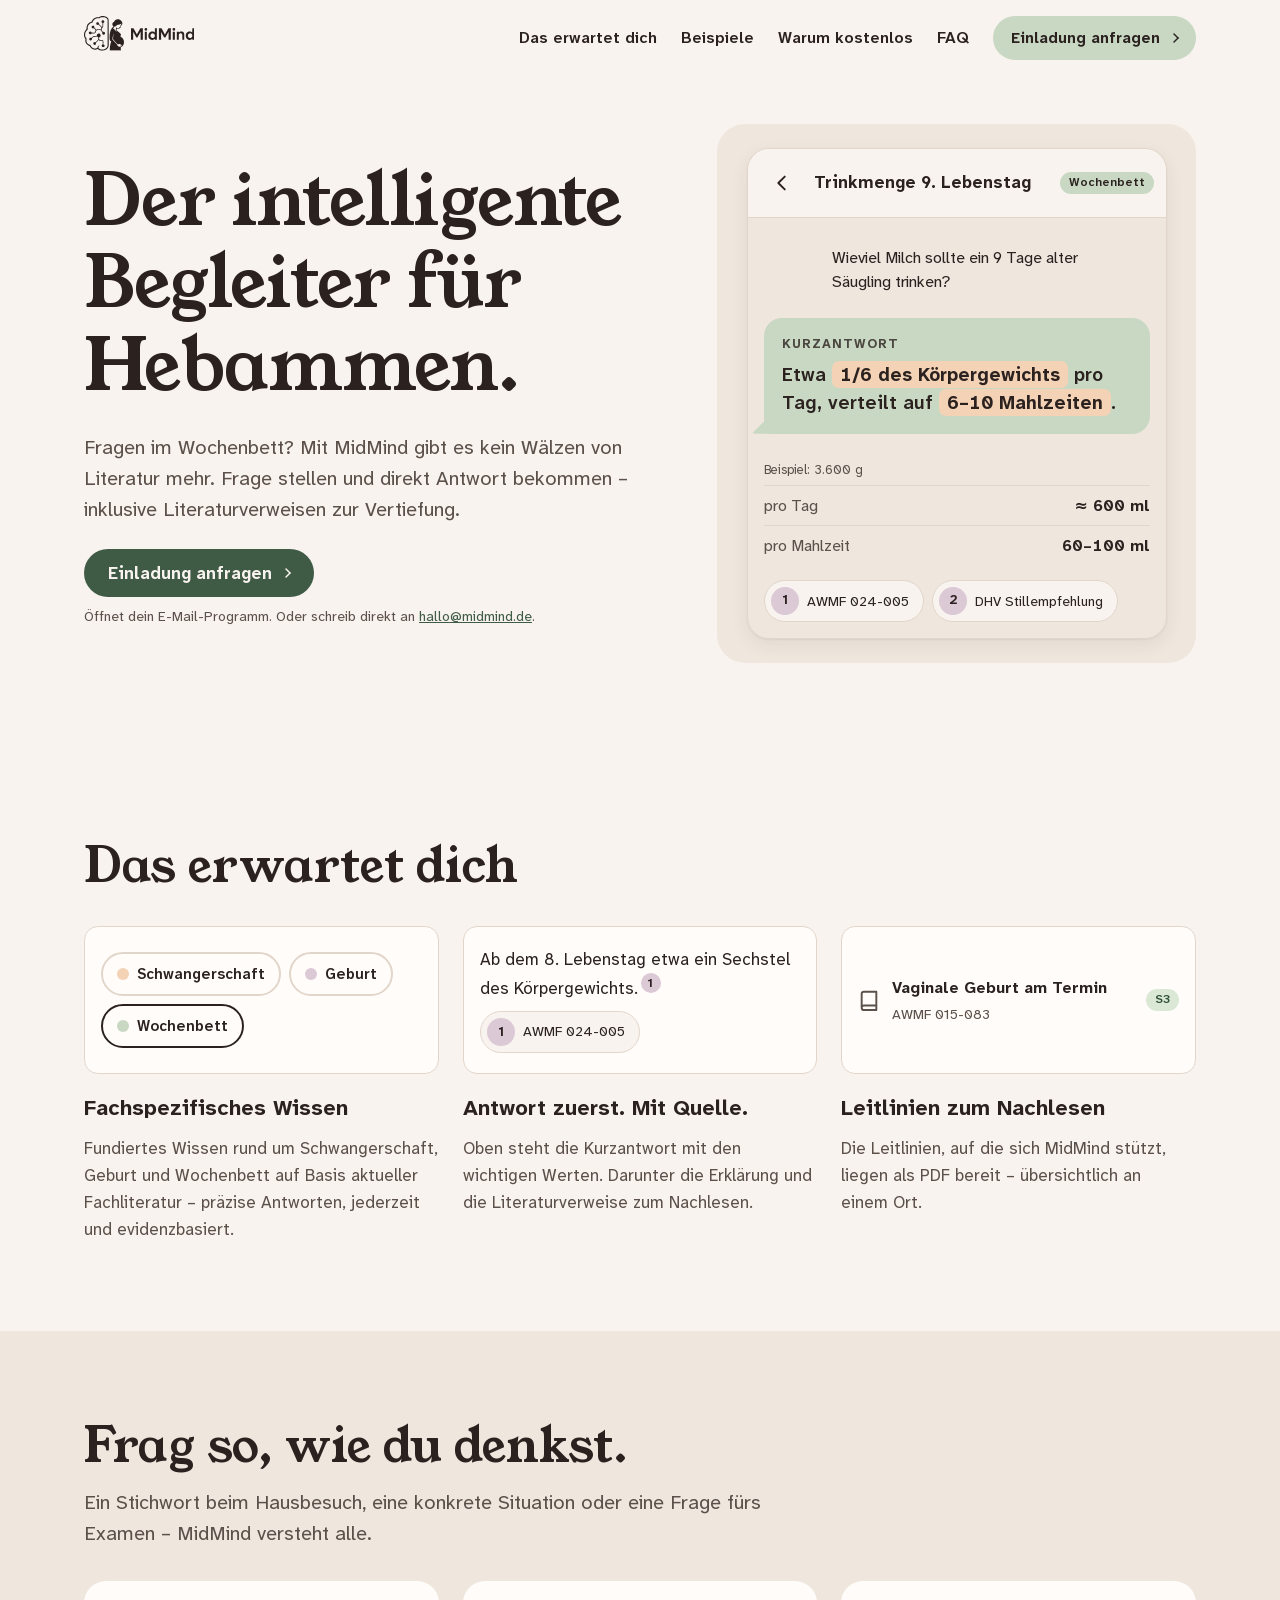
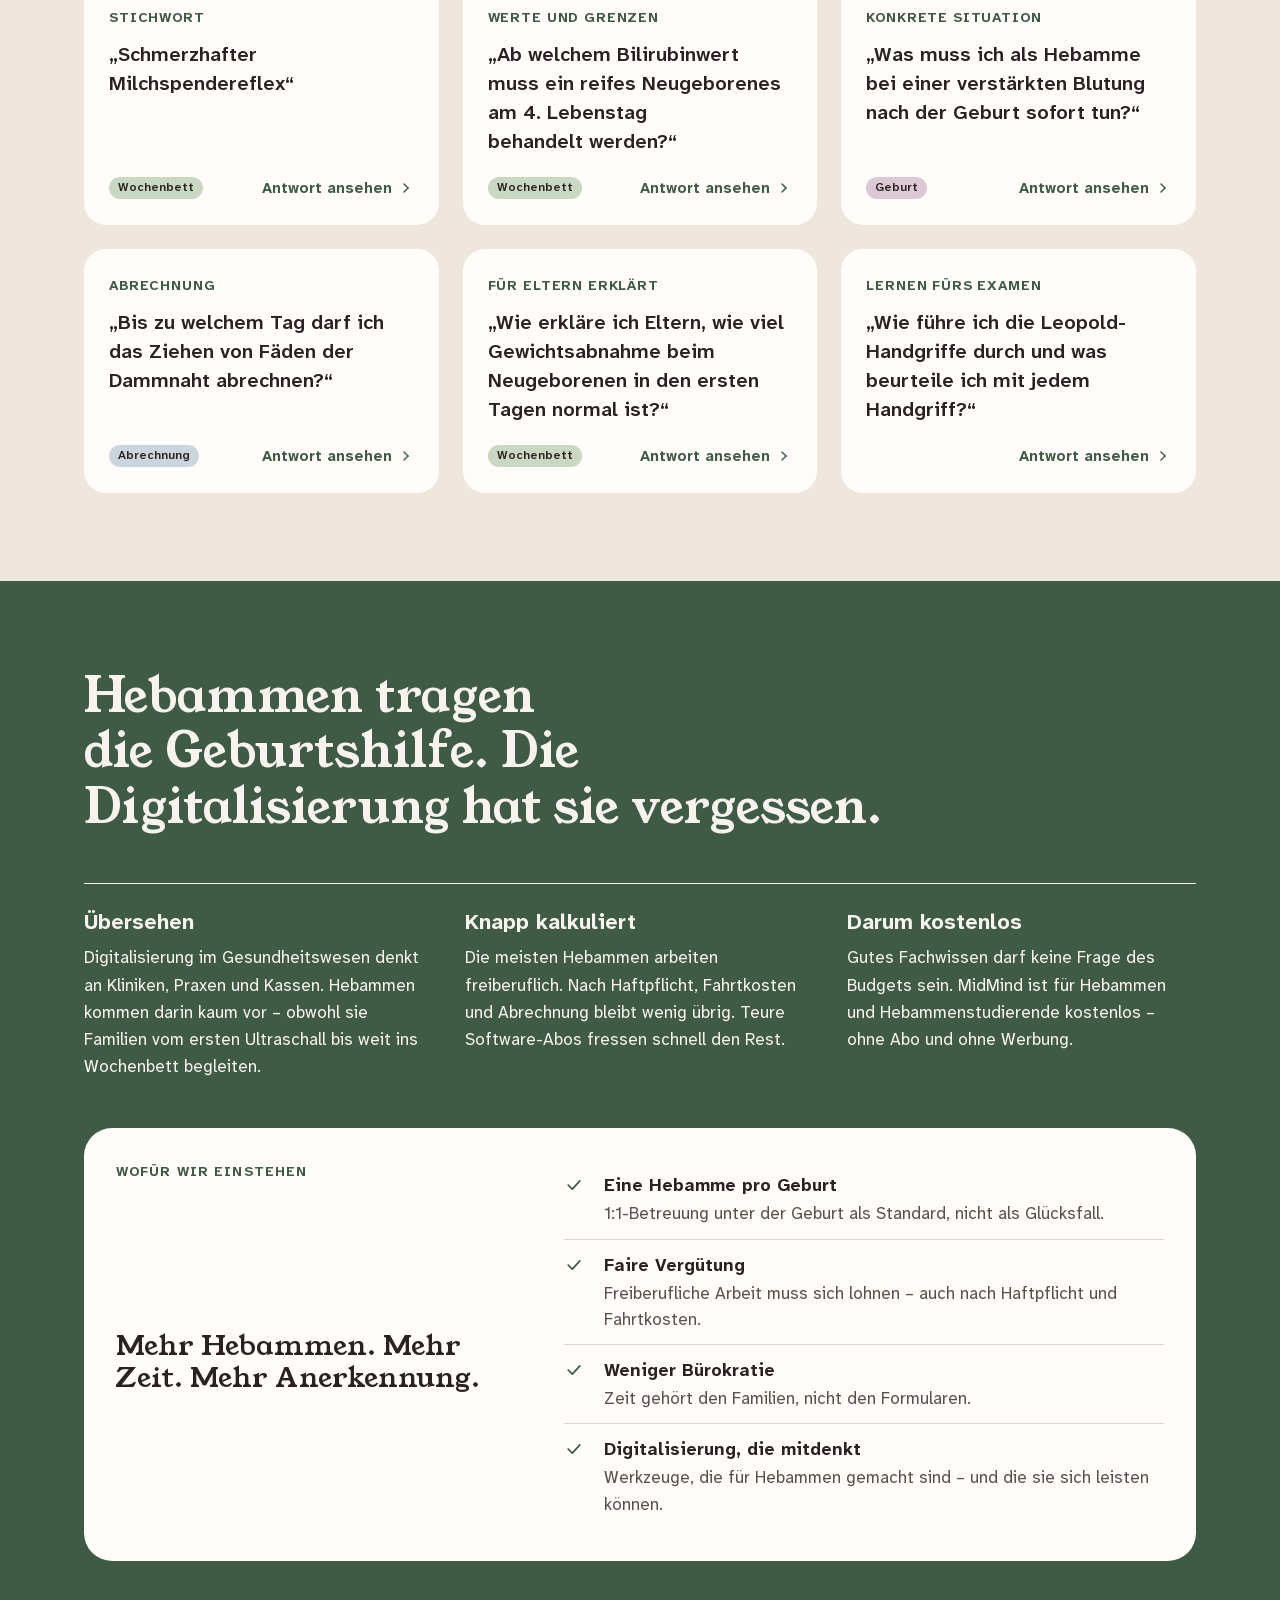
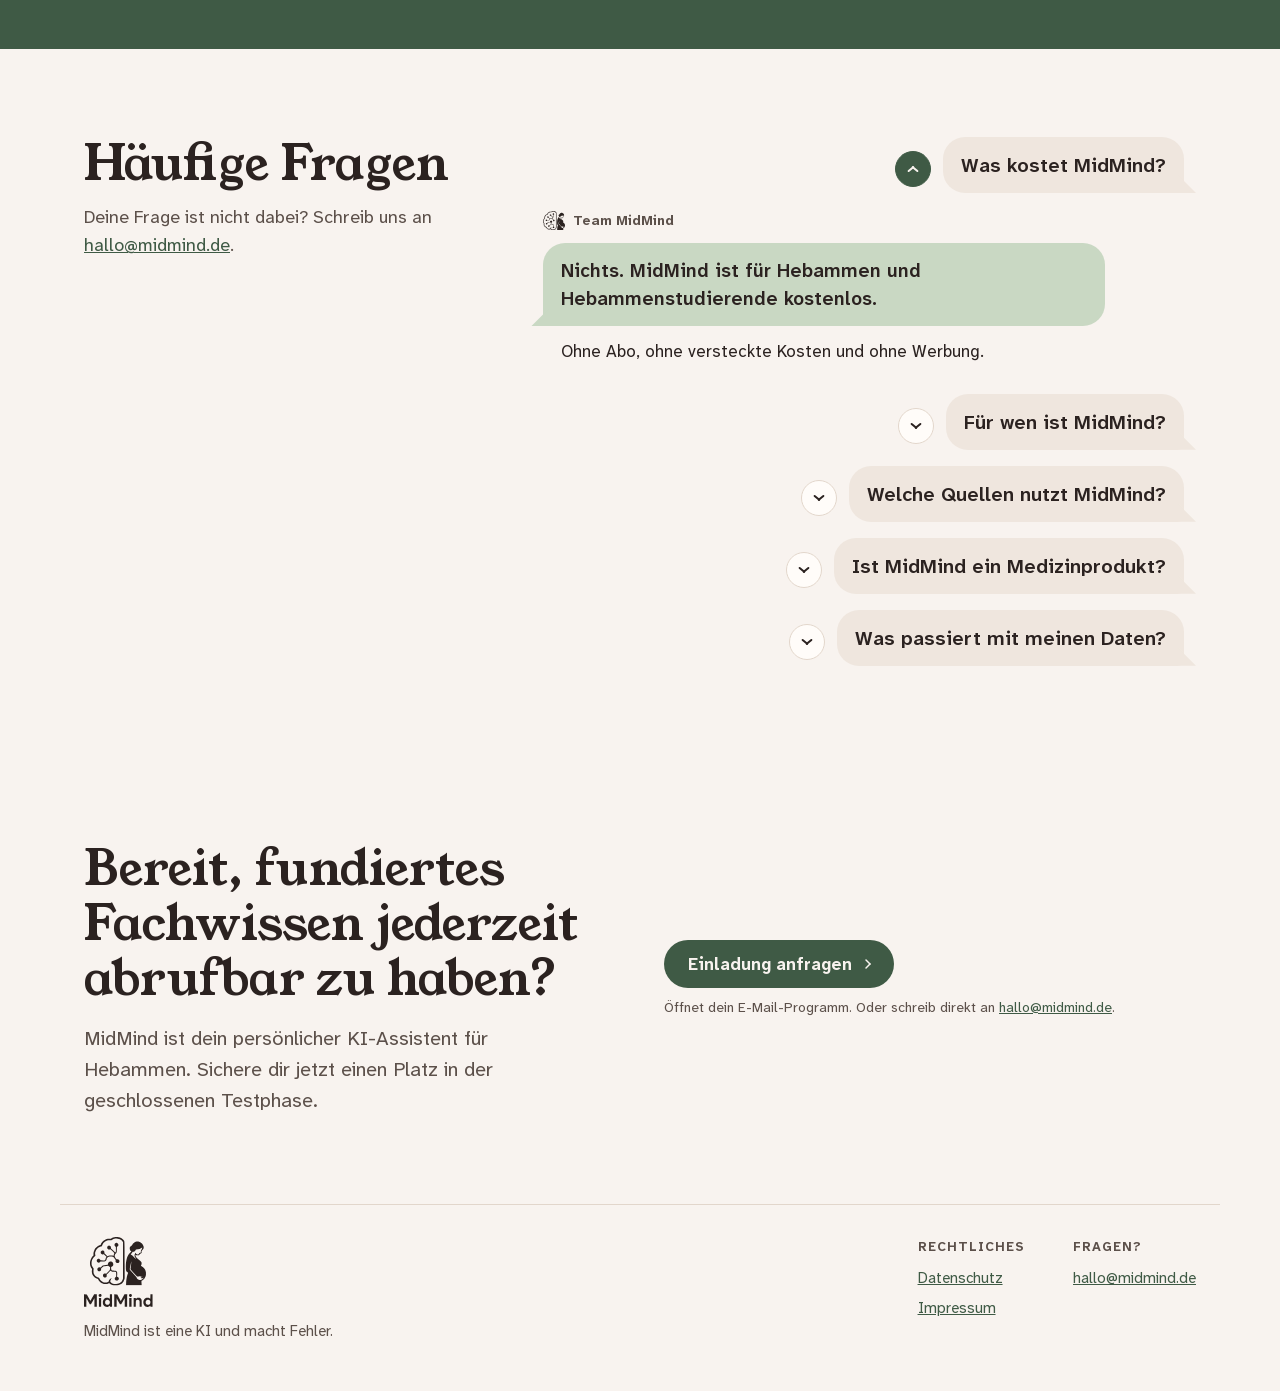
==== commit 653510b0: "✨ feat(#3): add FAQ section from design system website kit Answers the common questions (cost, audie" ====
--- a/index.html
+++ b/index.html
@@ -27,6 +27,7 @@
       <a href="#funktionen">Das erwartet dich</a>
       <a href="#beispiele">Beispiele</a>
       <a href="#warum">Warum kostenlos</a>
+      <a href="#faq">FAQ</a>
     </nav>
     <a class="mm-button mm-button--secondary mm-button--sm w-cta-learn" href="#einladung">Einladung anfragen<span class="w-chevron" aria-hidden="true"><svg width="16" height="16" viewBox="0 0 16 16" fill="none"><path class="w-chevron__arm w-chevron__arm--top" d="M6 4L10 8" stroke="currentColor" stroke-width="1.5" stroke-linecap="round" stroke-linejoin="round"/><path class="w-chevron__arm w-chevron__arm--bot" d="M10 8L6 12" stroke="currentColor" stroke-width="1.5" stroke-linecap="round" stroke-linejoin="round"/></svg></span></a>
   </header>
@@ -167,6 +168,75 @@
             <li><svg class="mm-icon" width="20" height="20" aria-hidden="true"><use href="assets/brand.svg#check"/></svg><div><strong>Weniger Bürokratie</strong><span>Zeit gehört den Familien, nicht den Formularen.</span></div></li>
             <li><svg class="mm-icon" width="20" height="20" aria-hidden="true"><use href="assets/brand.svg#check"/></svg><div><strong>Digitalisierung, die mitdenkt</strong><span>Werkzeuge, die für Hebammen gemacht sind – und die sie sich leisten können.</span></div></li>
           </ul>
+        </div>
+      </div>
+    </section>
+
+    <section id="faq" class="w-wrap w-section w-faq">
+      <div class="w-faq__intro">
+        <h2 class="mm-display mm-display--lg">Häufige Fragen</h2>
+        <p class="w-lead">Deine Frage ist nicht dabei? Schreib uns an <a href="mailto:hallo@midmind.de">hallo@midmind.de</a>.</p>
+      </div>
+      <div class="w-faq__thread">
+        <div class="w-faq__item" data-open>
+          <h3><button type="button" class="w-faq__q" id="faq-q-0" aria-expanded="true" aria-controls="faq-a-0"><span class="w-faq__chev" aria-hidden="true"><i></i><i></i></span><span class="w-faq__bubble">Was kostet MidMind?</span></button></h3>
+          <div class="w-faq__panel" id="faq-a-0" role="region" aria-labelledby="faq-q-0">
+            <div class="w-faq__clip">
+              <div class="w-faq__a">
+                <span class="w-faq__who"><span class="mm-logo"><svg class="mm-logo__mark" viewBox="0 0 552 479" width="22" aria-hidden="true"><use href="assets/brand.svg#mark"/></svg></span>Team MidMind</span>
+                <div class="w-faq__short">Nichts. MidMind ist für Hebammen und Hebammenstudierende kostenlos.</div>
+                <div class="w-faq__more"><p>Ohne Abo, ohne versteckte Kosten und ohne Werbung.</p></div>
+              </div>
+            </div>
+          </div>
+        </div>
+        <div class="w-faq__item">
+          <h3><button type="button" class="w-faq__q" id="faq-q-1" aria-expanded="false" aria-controls="faq-a-1"><span class="w-faq__chev" aria-hidden="true"><i></i><i></i></span><span class="w-faq__bubble">Für wen ist MidMind?</span></button></h3>
+          <div class="w-faq__panel" id="faq-a-1" role="region" aria-labelledby="faq-q-1" inert>
+            <div class="w-faq__clip">
+              <div class="w-faq__a">
+                <span class="w-faq__who"><span class="mm-logo"><svg class="mm-logo__mark" viewBox="0 0 552 479" width="22" aria-hidden="true"><use href="assets/brand.svg#mark"/></svg></span>Team MidMind</span>
+                <div class="w-faq__short">Für Hebammen und Hebammenstudierende.</div>
+                <div class="w-faq__more"><p>MidMind beantwortet Fachfragen rund um Schwangerschaft, Geburt und Wochenbett – beim Hausbesuch, in der Klinik oder beim Lernen fürs Examen.</p><p>Bei der Registrierung bestätigst du, dass du Hebamme bist oder Hebammenkunde studierst. Für Eltern ist MidMind nicht gedacht.</p></div>
+              </div>
+            </div>
+          </div>
+        </div>
+        <div class="w-faq__item">
+          <h3><button type="button" class="w-faq__q" id="faq-q-2" aria-expanded="false" aria-controls="faq-a-2"><span class="w-faq__chev" aria-hidden="true"><i></i><i></i></span><span class="w-faq__bubble">Welche Quellen nutzt MidMind?</span></button></h3>
+          <div class="w-faq__panel" id="faq-a-2" role="region" aria-labelledby="faq-q-2" inert>
+            <div class="w-faq__clip">
+              <div class="w-faq__a">
+                <span class="w-faq__who"><span class="mm-logo"><svg class="mm-logo__mark" viewBox="0 0 552 479" width="22" aria-hidden="true"><use href="assets/brand.svg#mark"/></svg></span>Team MidMind</span>
+                <div class="w-faq__short">Aktuelle Fachliteratur, darunter AWMF-Leitlinien und Empfehlungen des Deutschen Hebammenverbands.</div>
+                <div class="w-faq__more"><p>Jede Antwort nennt ihre Quellen, damit du sie nachlesen und prüfen kannst. Die Leitlinien liegen in der App als PDF bereit.</p></div>
+              </div>
+            </div>
+          </div>
+        </div>
+        <div class="w-faq__item">
+          <h3><button type="button" class="w-faq__q" id="faq-q-3" aria-expanded="false" aria-controls="faq-a-3"><span class="w-faq__chev" aria-hidden="true"><i></i><i></i></span><span class="w-faq__bubble">Ist MidMind ein Medizinprodukt?</span></button></h3>
+          <div class="w-faq__panel" id="faq-a-3" role="region" aria-labelledby="faq-q-3" inert>
+            <div class="w-faq__clip">
+              <div class="w-faq__a">
+                <span class="w-faq__who"><span class="mm-logo"><svg class="mm-logo__mark" viewBox="0 0 552 479" width="22" aria-hidden="true"><use href="assets/brand.svg#mark"/></svg></span>Team MidMind</span>
+                <div class="w-faq__short">Nein. MidMind ist ein Nachschlagewerk und unterstützt dich bei der Recherche.</div>
+                <div class="w-faq__more"><p>Es stellt keine Diagnosen, gibt keine Therapieempfehlungen für einzelne Patientinnen und ersetzt nicht dein fachliches Urteil.</p><p>MidMind ist eine KI und macht Fehler. Prüf wichtige Angaben deshalb immer anhand der genannten Quellen.</p></div>
+              </div>
+            </div>
+          </div>
+        </div>
+        <div class="w-faq__item">
+          <h3><button type="button" class="w-faq__q" id="faq-q-4" aria-expanded="false" aria-controls="faq-a-4"><span class="w-faq__chev" aria-hidden="true"><i></i><i></i></span><span class="w-faq__bubble">Was passiert mit meinen Daten?</span></button></h3>
+          <div class="w-faq__panel" id="faq-a-4" role="region" aria-labelledby="faq-q-4" inert>
+            <div class="w-faq__clip">
+              <div class="w-faq__a">
+                <span class="w-faq__who"><span class="mm-logo"><svg class="mm-logo__mark" viewBox="0 0 552 479" width="22" aria-hidden="true"><use href="assets/brand.svg#mark"/></svg></span>Team MidMind</span>
+                <div class="w-faq__short">Wir verarbeiten nur, was für den Betrieb nötig ist: dein Konto und deine Fragen.</div>
+                <div class="w-faq__more"><p>Deine Daten werden nicht verkauft und nicht für Werbung genutzt. Gib bitte keine personenbezogenen Daten deiner Klientinnen ein, etwa Namen oder Geburtsdaten.</p><p>Alle Details findest du in der <a href="datenschutz.html">Datenschutzerklärung</a>.</p></div>
+              </div>
+            </div>
+          </div>
         </div>
       </div>
     </section>
--- a/assets/site.css
+++ b/assets/site.css
@@ -165,6 +165,37 @@
 .w-stand li span { color: var(--mm-muted); }
 .w-stand li svg { color: var(--mm-moss); margin-top: 3px; }
 
+/* Häufige Fragen – aus dem Website-Kit des Design Systems */
+.w-faq{display:grid;grid-template-columns:minmax(0,.75fr) minmax(0,1.25fr);gap:var(--mm-space-7);align-items:start}
+.w-faq__intro{display:grid;gap:var(--mm-space-3);position:sticky;top:var(--mm-space-5)}
+.w-faq__thread{display:grid;gap:var(--mm-space-4)}
+.w-faq__item{display:grid;gap:0}
+.w-faq__intro .w-lead { font-size: 18px; }
+.w-faq__item h3 { margin: 0; font: inherit; }
+.w-faq__q{all:unset;box-sizing:border-box;width:100%;cursor:pointer;display:flex;align-items:flex-end;justify-content:flex-end;gap:var(--mm-space-3);padding-right:12px;min-height:44px;-webkit-tap-highlight-color:transparent}
+.w-faq__bubble{position:relative;max-width:86%;background:var(--mm-sand);color:var(--mm-ink);padding:14px 18px;border-radius:22px 22px 6px 22px;font-size:20px;line-height:1.4;font-weight:600;text-wrap:pretty;transition:background-color .2s}
+.w-faq__bubble::after{content:"";position:absolute;right:-12px;bottom:0;width:18px;height:18px;background:inherit;clip-path:polygon(0 0,100% 100%,0 100%)}
+.w-faq__q:hover .w-faq__bubble{background:color-mix(in oklch,var(--mm-sand),var(--mm-ink) 6%)}
+.w-faq__q:focus-visible .w-faq__bubble{outline:2px solid var(--mm-moss);outline-offset:3px}
+.w-faq__chev{flex:none;width:36px;height:36px;margin-bottom:6px;border-radius:999px;border:1px solid var(--mm-line);background:var(--mm-card);position:relative;transition:background-color .25s,border-color .25s}
+.w-faq__chev i{position:absolute;top:50%;width:8px;height:2px;margin-top:-1px;background:var(--mm-ink);border-radius:2px;transition:transform .35s cubic-bezier(.22,1,.36,1),background-color .25s}
+.w-faq__chev i:first-child{left:calc(50% - 7px);transform-origin:right center;transform:translateY(2.5px) rotate(40deg)}
+.w-faq__chev i:last-child{left:calc(50% - 1px);transform-origin:left center;transform:translateY(2.5px) rotate(-40deg)}
+.w-faq__item[data-open] .w-faq__chev{background:var(--mm-moss);border-color:var(--mm-moss)}
+.w-faq__item[data-open] .w-faq__chev i{background:var(--mm-on-moss)}
+.w-faq__item[data-open] .w-faq__chev i:first-child{transform:translateY(-2.5px) rotate(-40deg)}
+.w-faq__item[data-open] .w-faq__chev i:last-child{transform:translateY(-2.5px) rotate(40deg)}
+.w-faq__panel{display:grid;grid-template-rows:0fr;transition:grid-template-rows .4s cubic-bezier(.22,1,.36,1)}
+.w-faq__item[data-open] .w-faq__panel{grid-template-rows:1fr}
+.w-faq__clip{min-height:0;overflow:hidden}
+.w-faq__a{display:grid;gap:var(--mm-space-3);justify-items:start;padding:var(--mm-space-4) 0 var(--mm-space-3) 12px;opacity:0;transform:translateY(-6px);filter:blur(3px);transition:opacity .2s,transform .3s cubic-bezier(.22,1,.36,1),filter .2s}
+.w-faq__item[data-open] .w-faq__a{opacity:1;transform:none;filter:none;transition-delay:.08s;transition-duration:.3s,.4s,.3s}
+.w-faq__who{display:flex;align-items:center;gap:8px;font-size:14px;font-weight:700;color:var(--mm-muted)}
+.w-faq__short{position:relative;max-width:86%;background:var(--mm-sage);border-radius:22px 22px 22px 6px;padding:14px 18px;font-size:19px;line-height:1.45;font-weight:600;text-wrap:pretty}
+.w-faq__short::before{content:"";position:absolute;left:-12px;bottom:0;width:18px;height:18px;background:var(--mm-sage);clip-path:polygon(100% 0,100% 100%,0 100%)}
+.w-faq__more{display:grid;gap:var(--mm-space-3);max-width:86%;padding-left:18px;font-size:17px;line-height:1.6;color:var(--mm-ink);text-wrap:pretty}
+.w-faq__more p{margin:0}
+@media (prefers-reduced-motion:reduce){.w-faq__panel,.w-faq__a,.w-faq__chev i{transition:none!important}}
 /* Rechtstexte */
 .w-legal { max-width: var(--mm-measure); padding-block: var(--mm-space-7) 88px; display: grid; gap: var(--mm-space-5); }
 .w-legal h2 { margin: var(--mm-space-4) 0 0; font-size: var(--mm-text-h); line-height: 1.3; }
@@ -177,6 +208,10 @@
   .w-nav__links { display: none; }
   .w-nav__links + .mm-button { margin-left: auto; }
   .w-section { padding-block: 64px; }
+  .w-faq { grid-template-columns: minmax(0, 1fr); gap: var(--mm-space-5); }
+  .w-faq__intro { position: static; }
+  .w-faq__bubble, .w-faq__short, .w-faq__more { max-width: 100%; }
+  .w-faq__bubble { font-size: 18px; }
 }
 @media (max-width: 480px) {
   .w-wrap { padding-inline: var(--mm-space-4); }
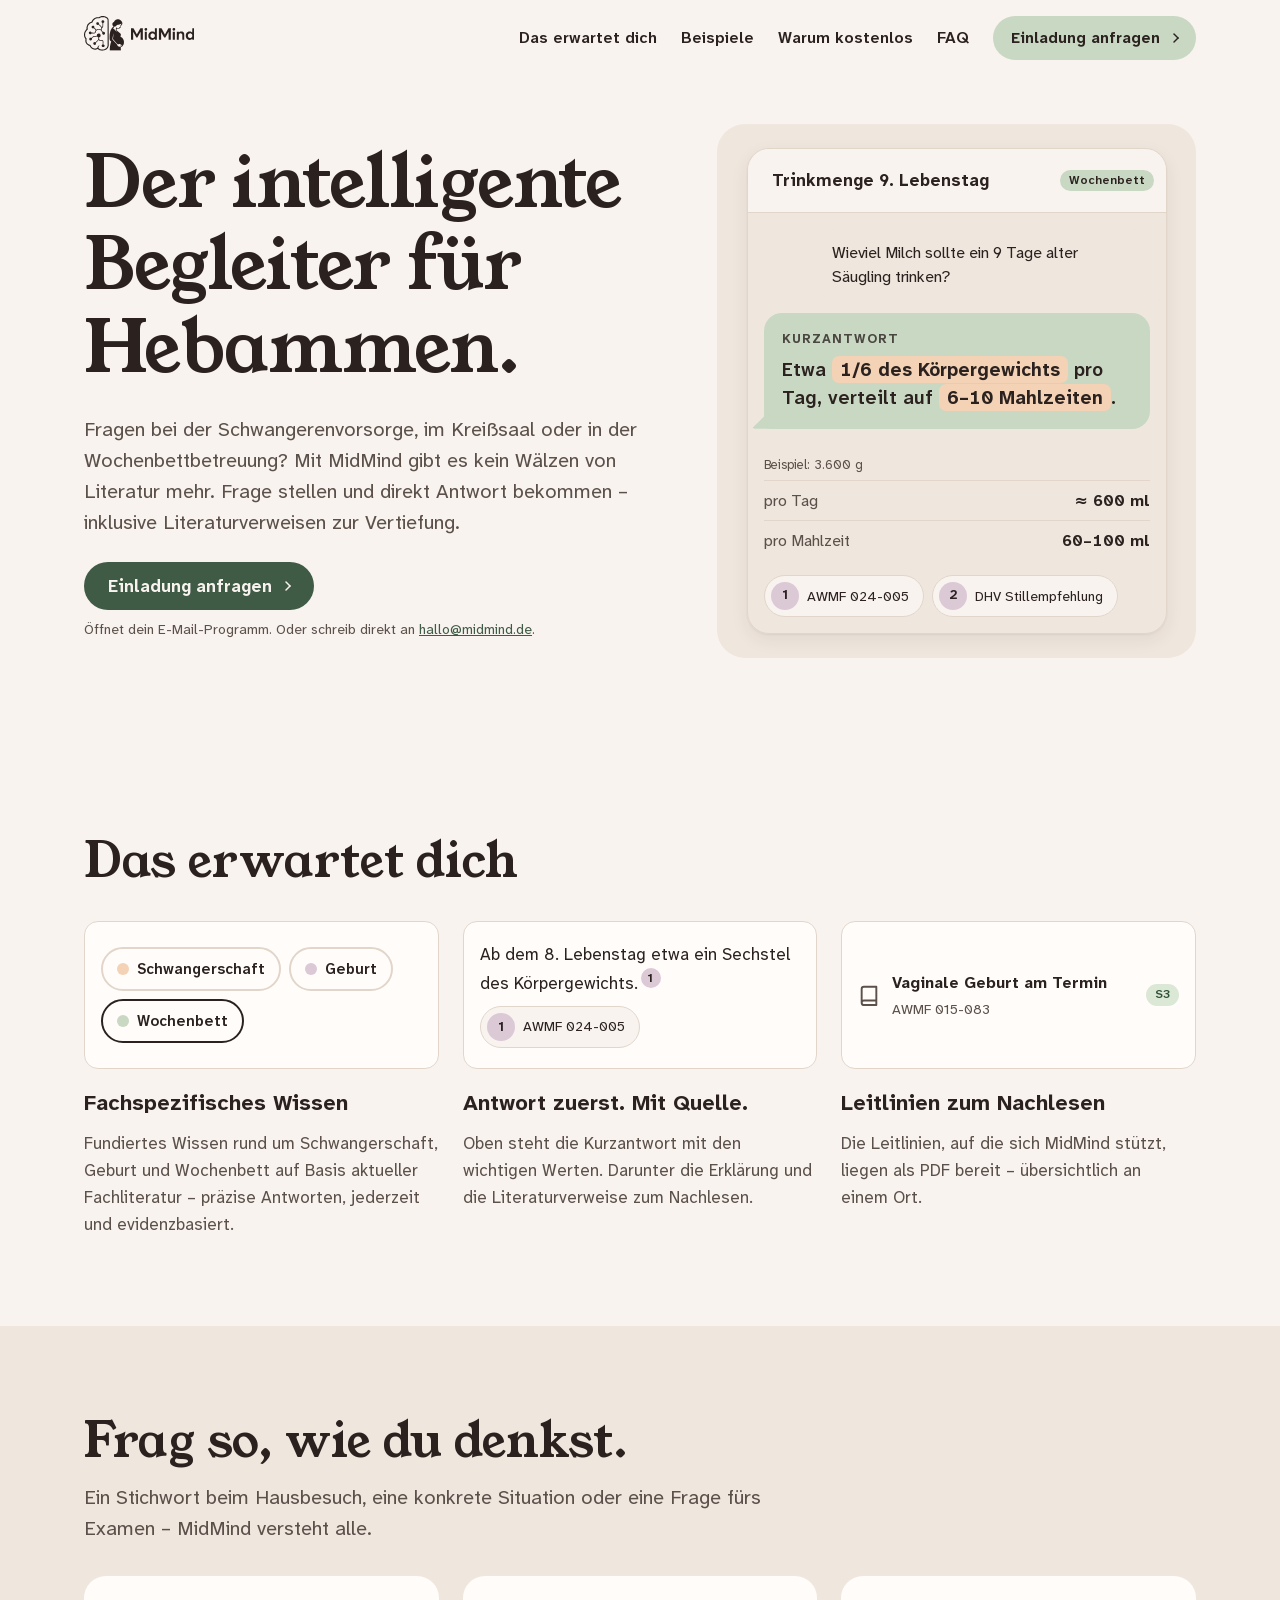
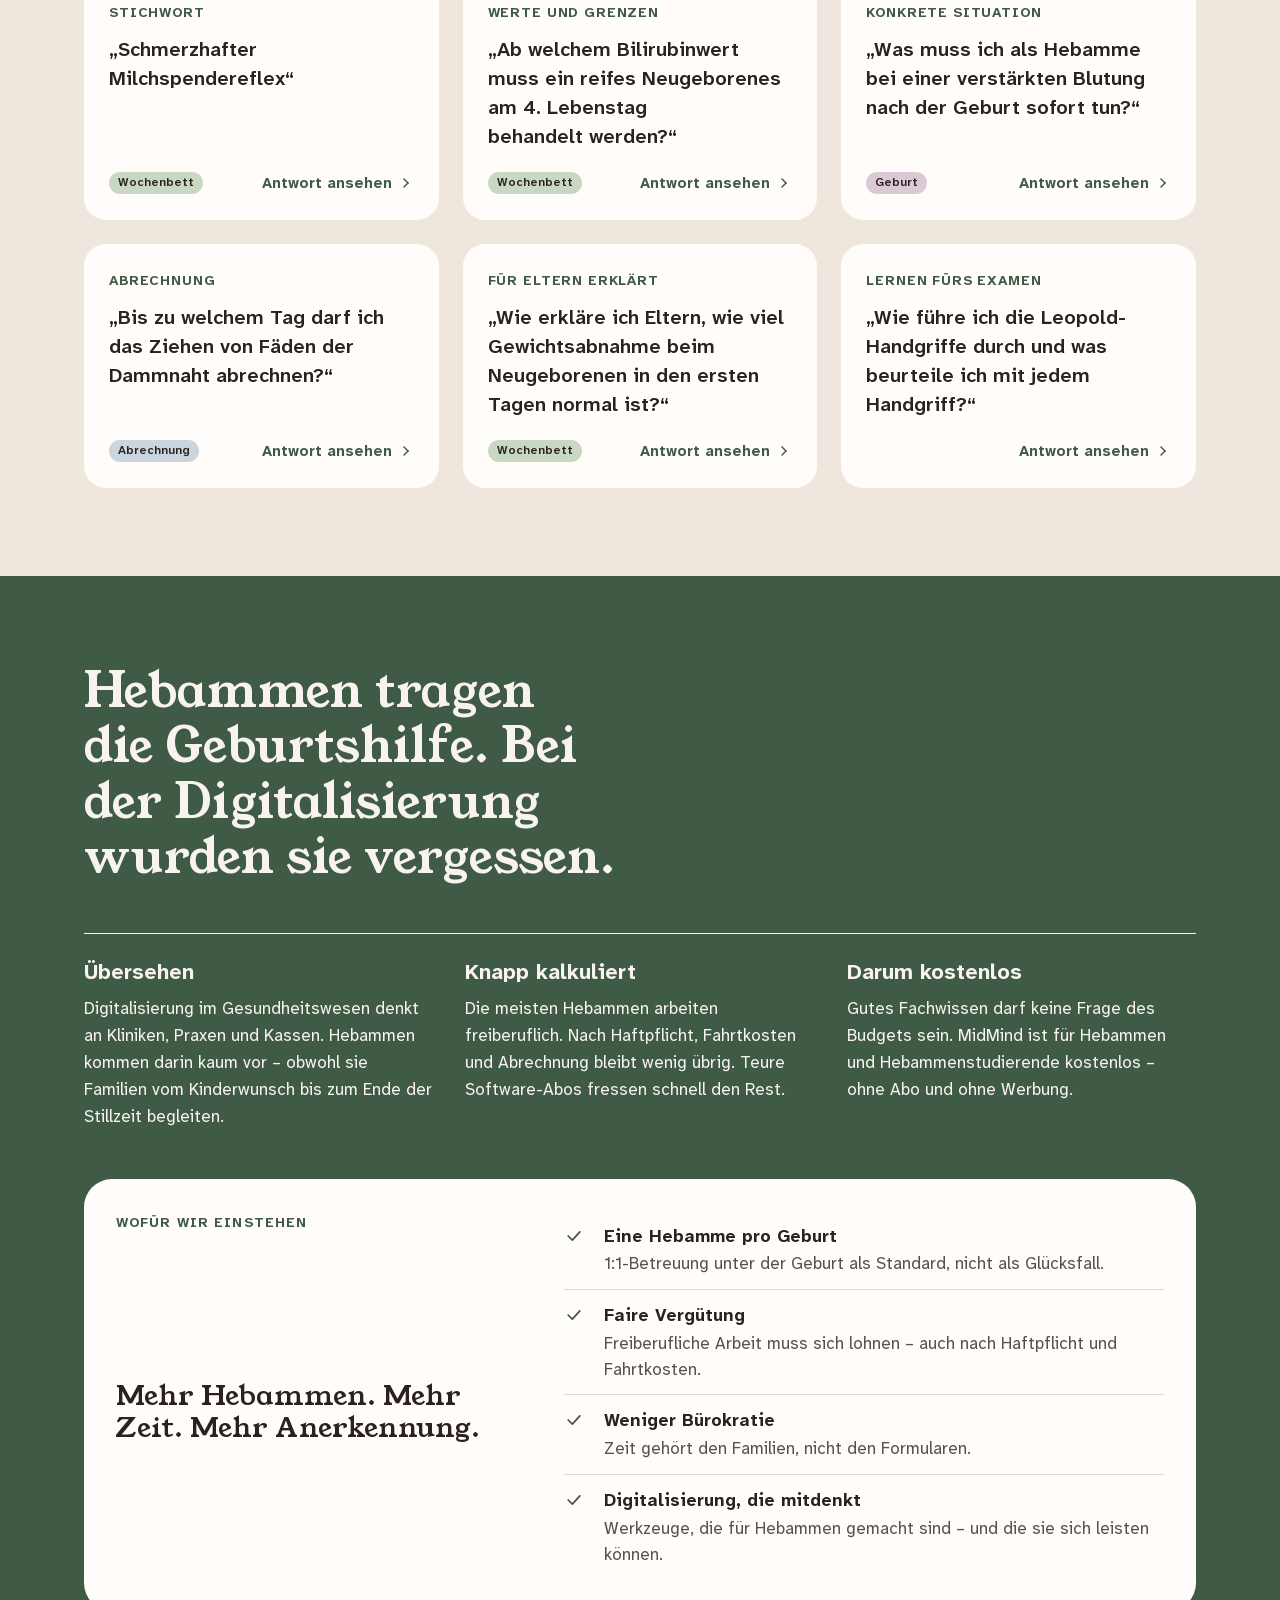
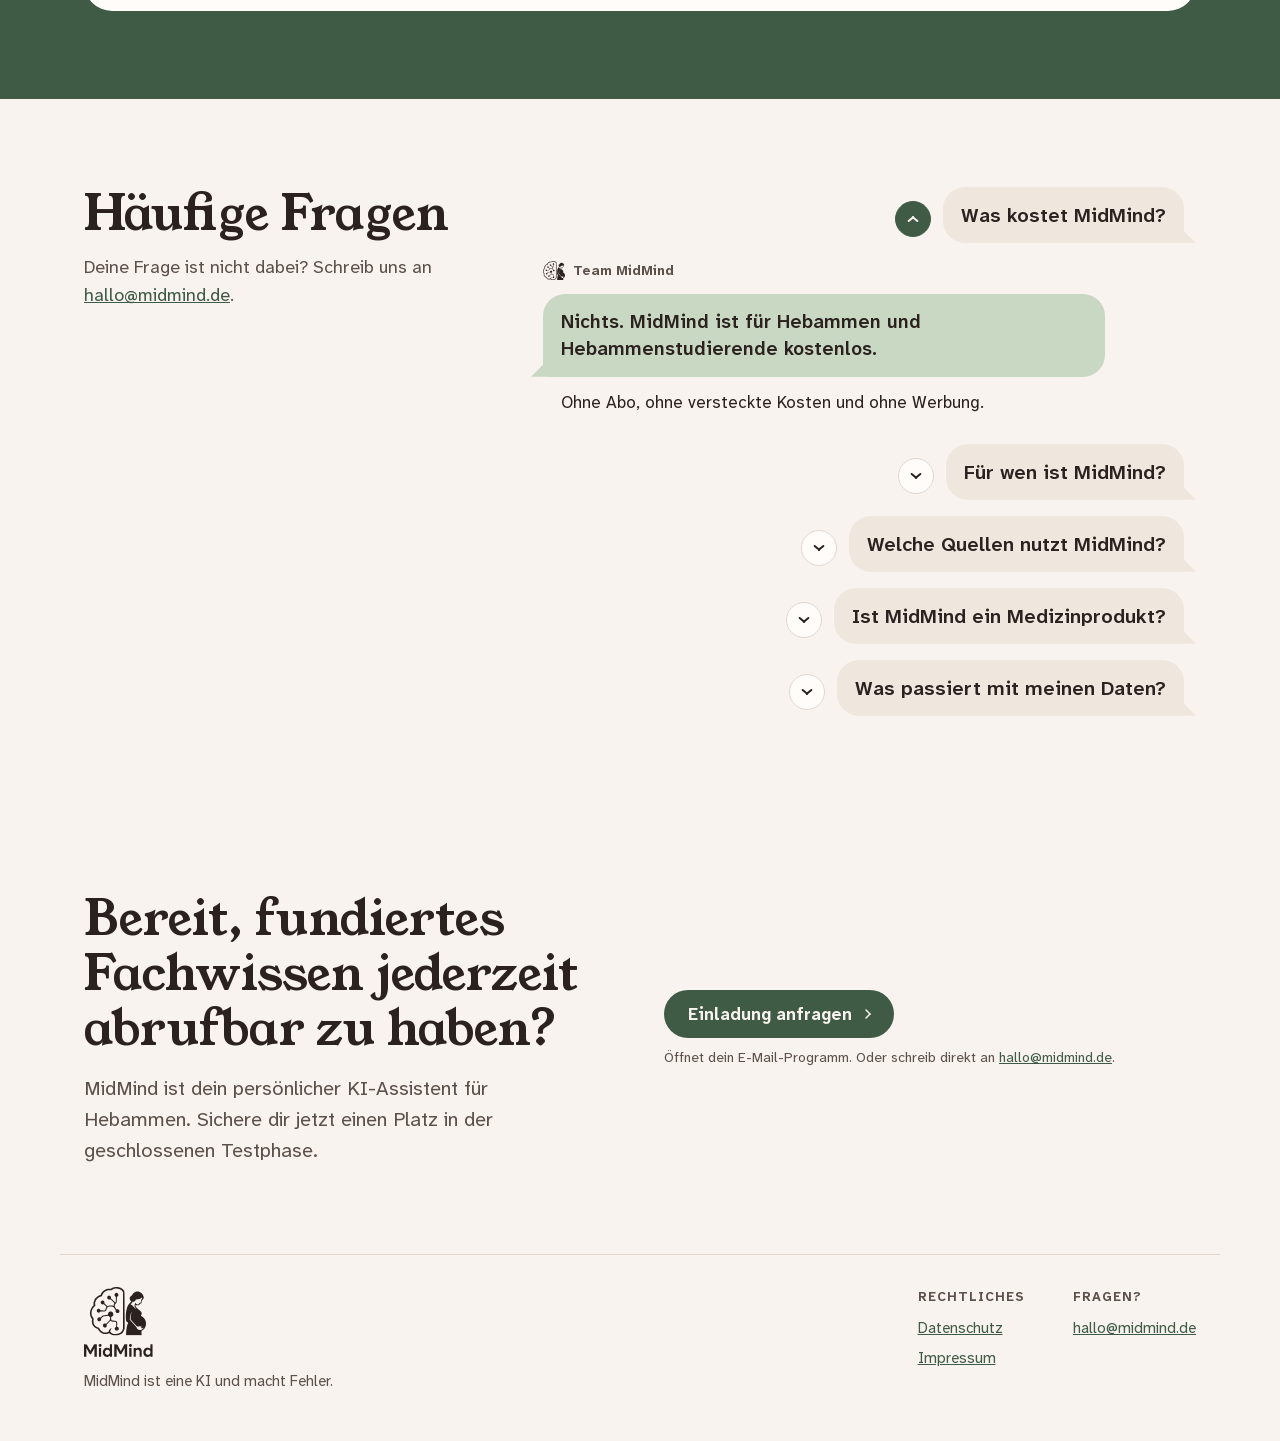
==== commit ec870a6a: "📝 docs: refine landing page copy from midwife feedback The intro now names all care settings (Schwan" ====
--- a/index.html
+++ b/index.html
@@ -36,7 +36,7 @@
     <section class="w-wrap w-hero">
       <div class="w-stack">
         <h1 class="mm-display mm-display--xl">Der intelligente Begleiter für Hebammen.</h1>
-        <p class="w-lead">Fragen im Wochenbett? Mit MidMind gibt es kein Wälzen von Literatur mehr. Frage stellen und direkt Antwort bekommen – inklusive Literaturverweisen zur Vertiefung.</p>
+        <p class="w-lead">Fragen bei der Schwangerenvorsorge, im Kreißsaal oder in der Wochenbettbetreuung? Mit MidMind gibt es kein Wälzen von Literatur mehr. Frage stellen und direkt Antwort bekommen – inklusive Literaturverweisen zur Vertiefung.</p>
         <div class="w-invite">
           <a class="mm-button mm-button--primary w-cta-learn" href="mailto:hallo@midmind.de?subject=Einladung%20zur%20Testphase&amp;body=Hallo%20MidMind-Team%2C%0A%0Aich%20m%C3%B6chte%20an%20der%20Testphase%20teilnehmen.%0A%0AName%3A%0AArbeitsbereich%20%28z.%20B.%20freiberuflich%2C%20Klinik%29%3A%0A%0AViele%20Gr%C3%BC%C3%9Fe">Einladung anfragen<span class="w-chevron" aria-hidden="true"><svg width="16" height="16" viewBox="0 0 16 16" fill="none"><path class="w-chevron__arm w-chevron__arm--top" d="M6 4L10 8" stroke="currentColor" stroke-width="1.5" stroke-linecap="round" stroke-linejoin="round"/><path class="w-chevron__arm w-chevron__arm--bot" d="M10 8L6 12" stroke="currentColor" stroke-width="1.5" stroke-linecap="round" stroke-linejoin="round"/></svg></span></a>
           <span class="mm-field__hint">Öffnet dein E-Mail-Programm. Oder schreib direkt an <a href="mailto:hallo@midmind.de">hallo@midmind.de</a>.</span>
@@ -46,9 +46,6 @@
       <figure class="w-shot" style="margin:0" aria-label="Beispiel einer Antwort in MidMind">
         <div class="w-shot__screen">
           <div class="mm-appbar">
-            <div class="mm-appbar__slot">
-              <span class="mm-icon-button" aria-hidden="true"><svg class="mm-icon" width="22" height="22"><use href="assets/brand.svg#chevronLeft"/></svg></span>
-            </div>
             <div class="mm-appbar__title">Trinkmenge 9. Lebenstag</div>
             <div class="mm-appbar__slot"><span class="mm-badge mm-badge--sage mm-badge--sm">Wochenbett</span></div>
           </div>
@@ -151,9 +148,9 @@
 
     <section id="warum" class="w-why">
       <div class="w-wrap w-section w-section--roomy">
-        <h2 class="mm-display mm-display--lg w-why__title">Hebammen tragen die Geburtshilfe. Die Digitalisierung hat sie vergessen.</h2>
+        <h2 class="mm-display mm-display--lg w-why__title">Hebammen tragen die Geburtshilfe. Bei der Digitalisierung wurden sie vergessen.</h2>
         <div class="w-why__reasons">
-          <div><h3>Übersehen</h3><p>Digitalisierung im Gesundheitswesen denkt an Kliniken, Praxen und Kassen. Hebammen kommen darin kaum vor – obwohl sie Familien vom ersten Ultraschall bis weit ins Wochenbett begleiten.</p></div>
+          <div><h3>Übersehen</h3><p>Digitalisierung im Gesundheitswesen denkt an Kliniken, Praxen und Kassen. Hebammen kommen darin kaum vor – obwohl sie Familien vom Kinderwunsch bis zum Ende der Stillzeit begleiten.</p></div>
           <div><h3>Knapp kalkuliert</h3><p>Die meisten Hebammen arbeiten freiberuflich. Nach Haftpflicht, Fahrtkosten und Abrechnung bleibt wenig übrig. Teure Software-Abos fressen schnell den Rest.</p></div>
           <div><h3>Darum kostenlos</h3><p>Gutes Fachwissen darf keine Frage des Budgets sein. MidMind ist für Hebammen und Hebammenstudierende kostenlos – ohne Abo und ohne Werbung.</p></div>
         </div>
@@ -196,8 +193,8 @@
             <div class="w-faq__clip">
               <div class="w-faq__a">
                 <span class="w-faq__who"><span class="mm-logo"><svg class="mm-logo__mark" viewBox="0 0 552 479" width="22" aria-hidden="true"><use href="assets/brand.svg#mark"/></svg></span>Team MidMind</span>
-                <div class="w-faq__short">Für Hebammen und Hebammenstudierende.</div>
-                <div class="w-faq__more"><p>MidMind beantwortet Fachfragen rund um Schwangerschaft, Geburt und Wochenbett – beim Hausbesuch, in der Klinik oder beim Lernen fürs Examen.</p><p>Bei der Registrierung bestätigst du, dass du Hebamme bist oder Hebammenkunde studierst. Für Eltern ist MidMind nicht gedacht.</p></div>
+                <div class="w-faq__short">Für Hebammen und Hebammenstudierende – also für Fachleute.</div>
+                <div class="w-faq__more"><p>MidMind beantwortet Fachfragen rund um Schwangerschaft, Geburt und Wochenbett – beim Hausbesuch, in der Klinik oder beim Lernen fürs Examen.</p><p>MidMind ist ein Werkzeug für die Fachpraxis und setzt dein Wissen aus Ausbildung und Studium voraus: Du ordnest jede Antwort fachlich ein und prüfst sie anhand der genannten Quellen. Für Eltern ist MidMind deshalb nicht gedacht.</p></div>
               </div>
             </div>
           </div>
@@ -265,7 +262,7 @@
           <div class="w-modal__answer" aria-live="polite"></div>
         </div>
         <div class="w-modal__foot">
-          <span>Beispielantwort aus einem Basis-Konto. MidMind ist eine KI und macht Fehler.</span>
+          <span>MidMind ist eine KI und macht Fehler.</span>
           <a class="mm-button mm-button--primary w-cta-learn" href="mailto:hallo@midmind.de?subject=Einladung%20zur%20Testphase&amp;body=Hallo%20MidMind-Team%2C%0A%0Aich%20m%C3%B6chte%20an%20der%20Testphase%20teilnehmen.%0A%0AName%3A%0AArbeitsbereich%20%28z.%20B.%20freiberuflich%2C%20Klinik%29%3A%0A%0AViele%20Gr%C3%BC%C3%9Fe">Einladung anfragen<span class="w-chevron" aria-hidden="true"><svg width="16" height="16" viewBox="0 0 16 16" fill="none"><path class="w-chevron__arm w-chevron__arm--top" d="M6 4L10 8" stroke="currentColor" stroke-width="1.5" stroke-linecap="round" stroke-linejoin="round"/><path class="w-chevron__arm w-chevron__arm--bot" d="M10 8L6 12" stroke="currentColor" stroke-width="1.5" stroke-linecap="round" stroke-linejoin="round"/></svg></span></a>
         </div>
       </div>
--- a/assets/site.css
+++ b/assets/site.css
@@ -96,11 +96,14 @@
 .w-modal[data-state="open"] .w-modal__panel { transform: none; opacity: 1; }
 .w-modal[data-state="closing"] { transition-duration: .15s; transition-timing-function: ease-in; }
 .w-modal[data-state="closing"] .w-modal__panel { transform: scale(.97); transition-duration: .15s; transition-timing-function: ease-in; }
+.w-shot .mm-appbar,
 .w-modal .mm-appbar { padding-left: var(--mm-space-5); }
 .w-modal__badge { margin-right: var(--mm-space-2); }
 .w-modal__close { cursor: pointer; }
 .w-modal__body { overflow: auto; padding: var(--mm-space-5); display: grid; grid-template-columns: minmax(0, 1fr); gap: var(--mm-space-4); align-content: start; }
-.w-modal__foot { display: flex; align-items: center; justify-content: space-between; gap: var(--mm-space-4); flex-wrap: wrap; padding: var(--mm-space-4) var(--mm-space-5); border-top: 1px solid var(--mm-line); background: var(--mm-card); font-size: 16px; color: var(--mm-muted); }
+.w-modal__foot { display: flex; align-items: center; justify-content: space-between; gap: var(--mm-space-4); padding: var(--mm-space-4) var(--mm-space-5); border-top: 1px solid var(--mm-line); background: var(--mm-card); font-size: 16px; color: var(--mm-muted); }
+.w-modal__foot > span { flex: 1; min-width: 0; }
+.w-modal__foot > .mm-button { flex: none; }
 .w-modal .mm-source { cursor: default; }
 .w-modal .mm-source:hover { border-color: var(--mm-line); }
 
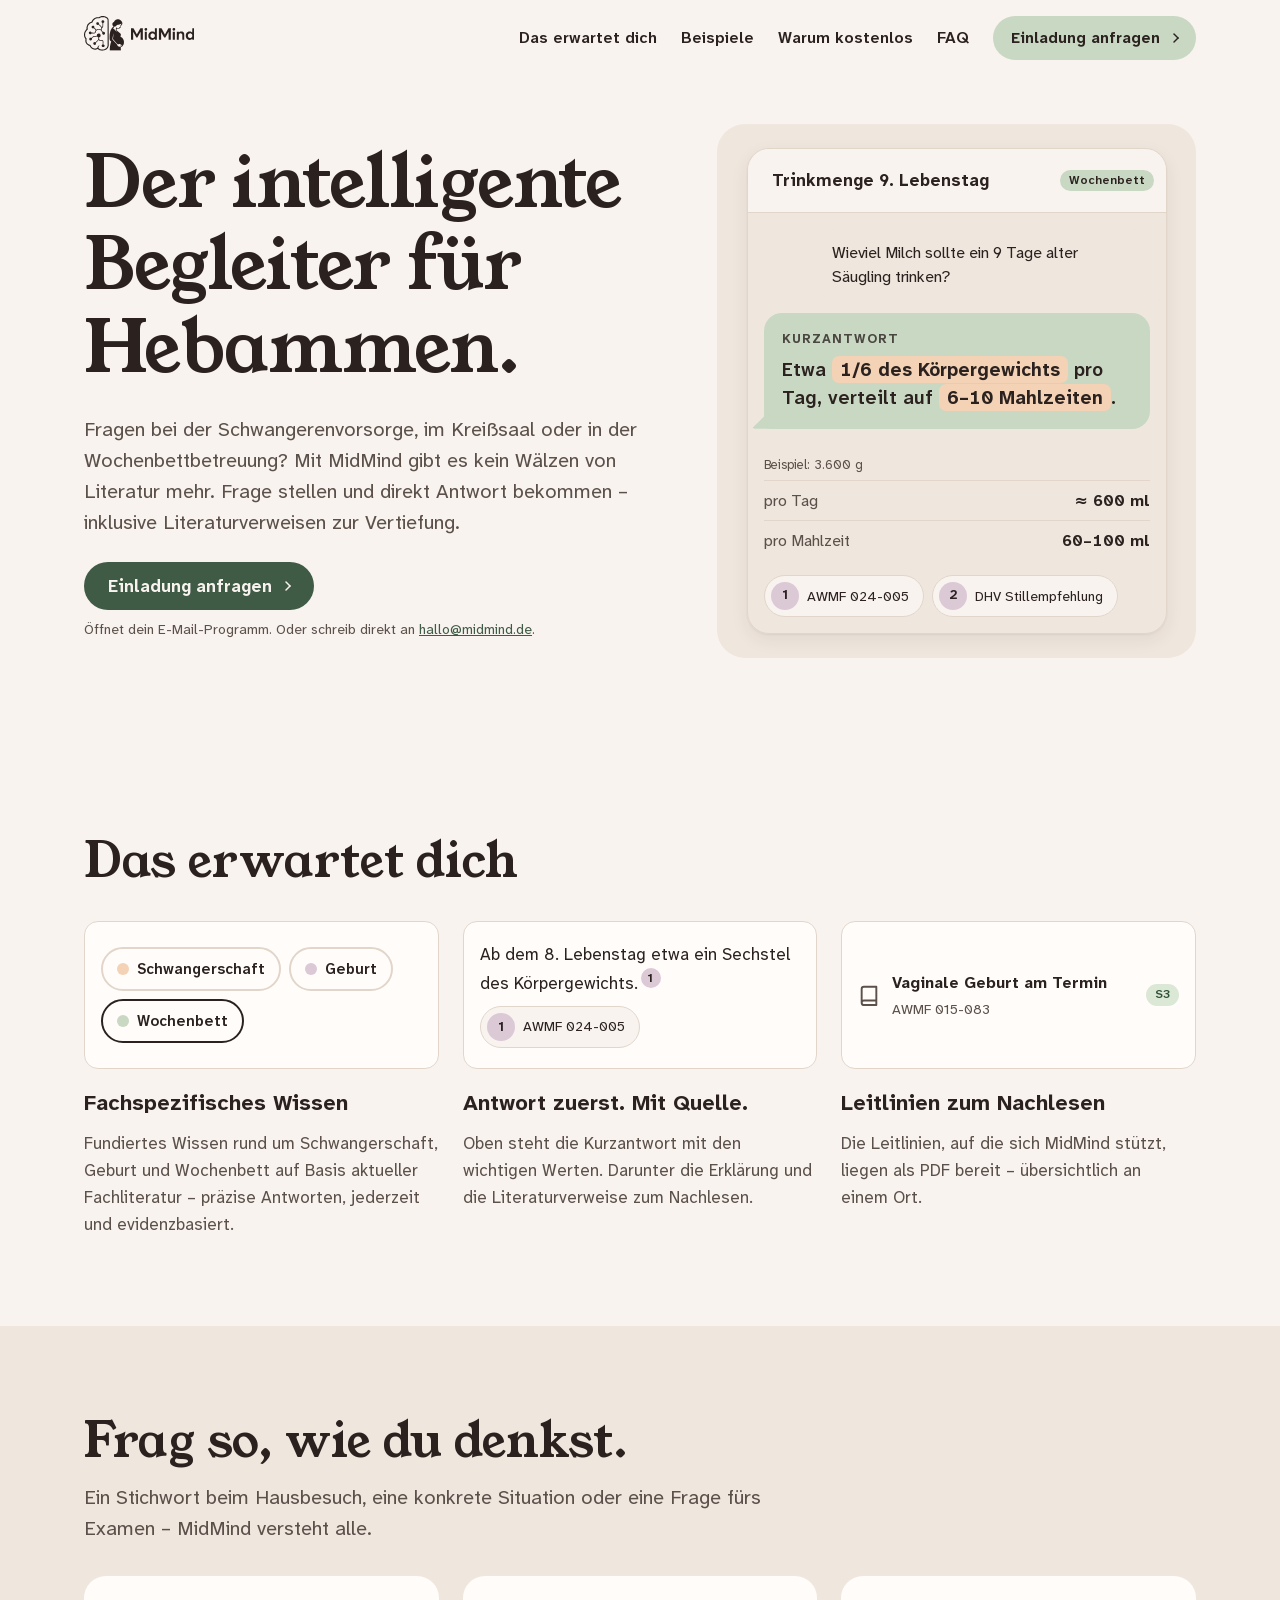
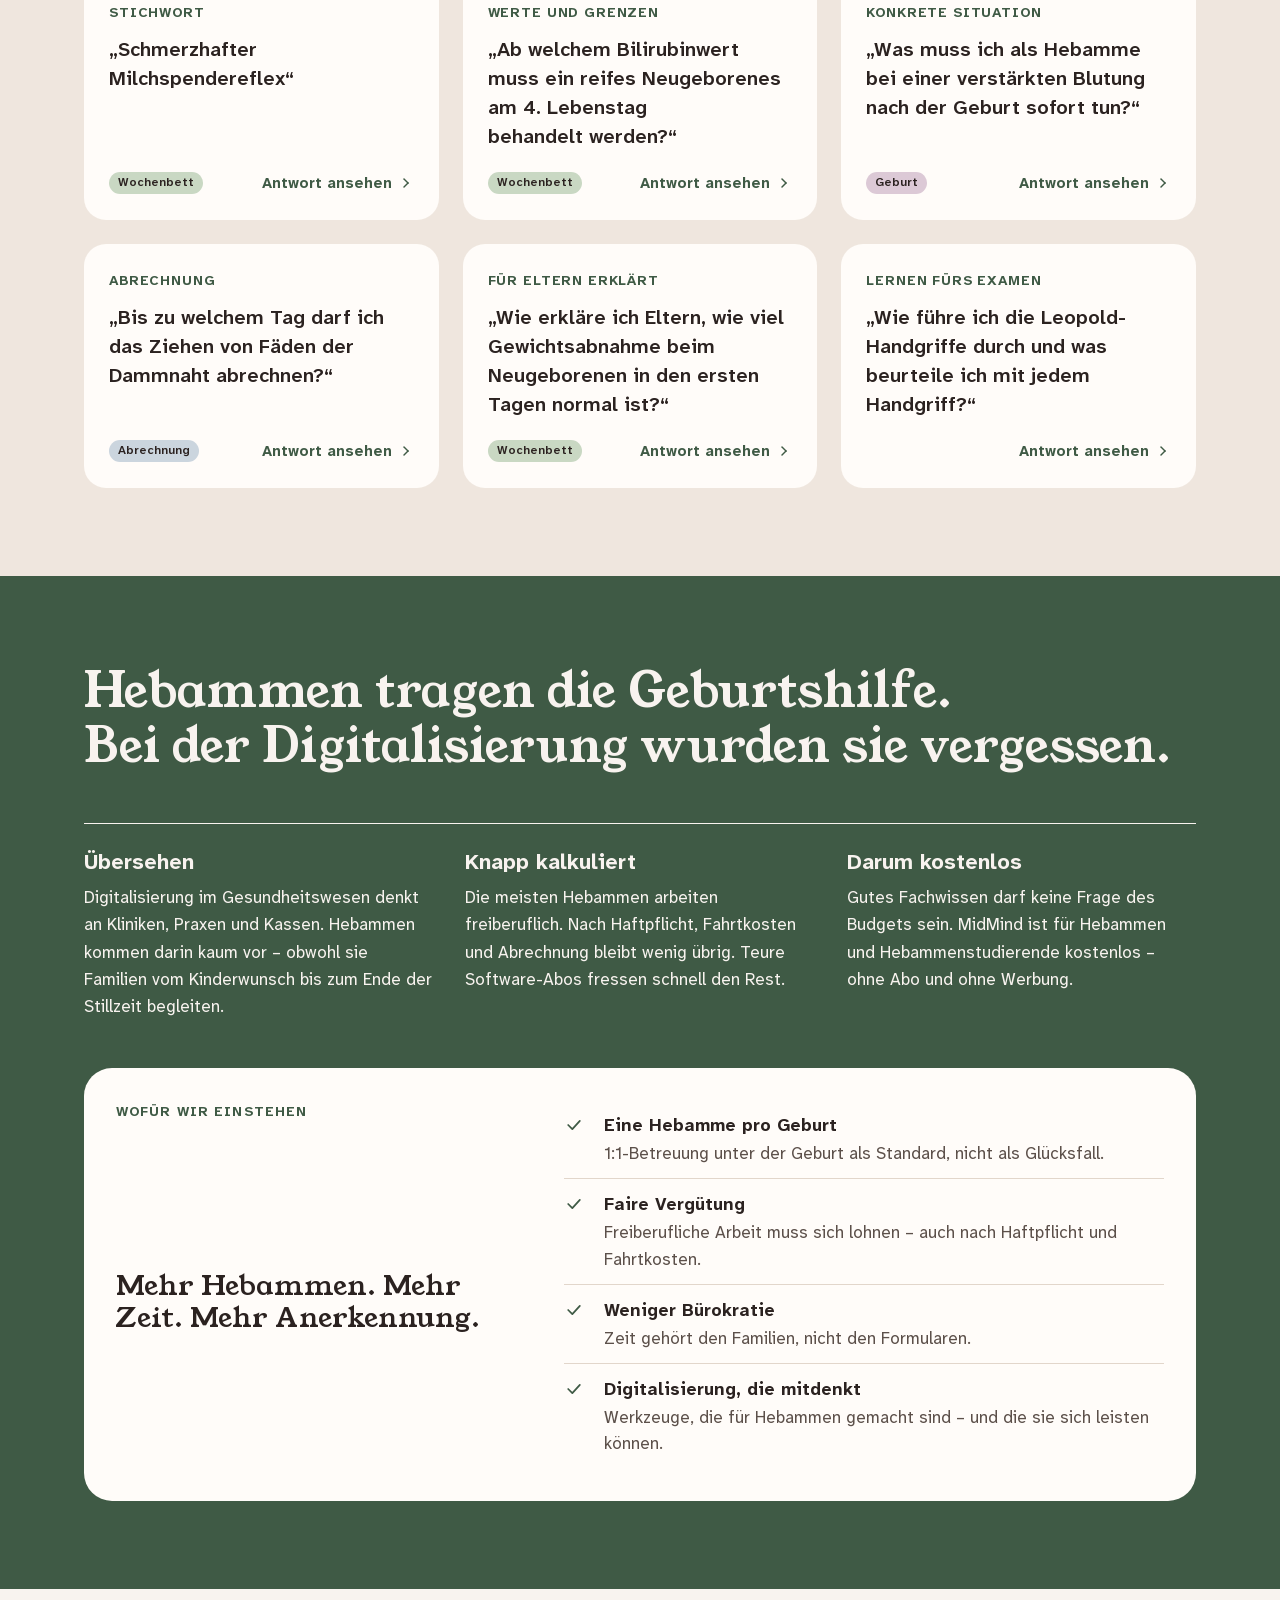
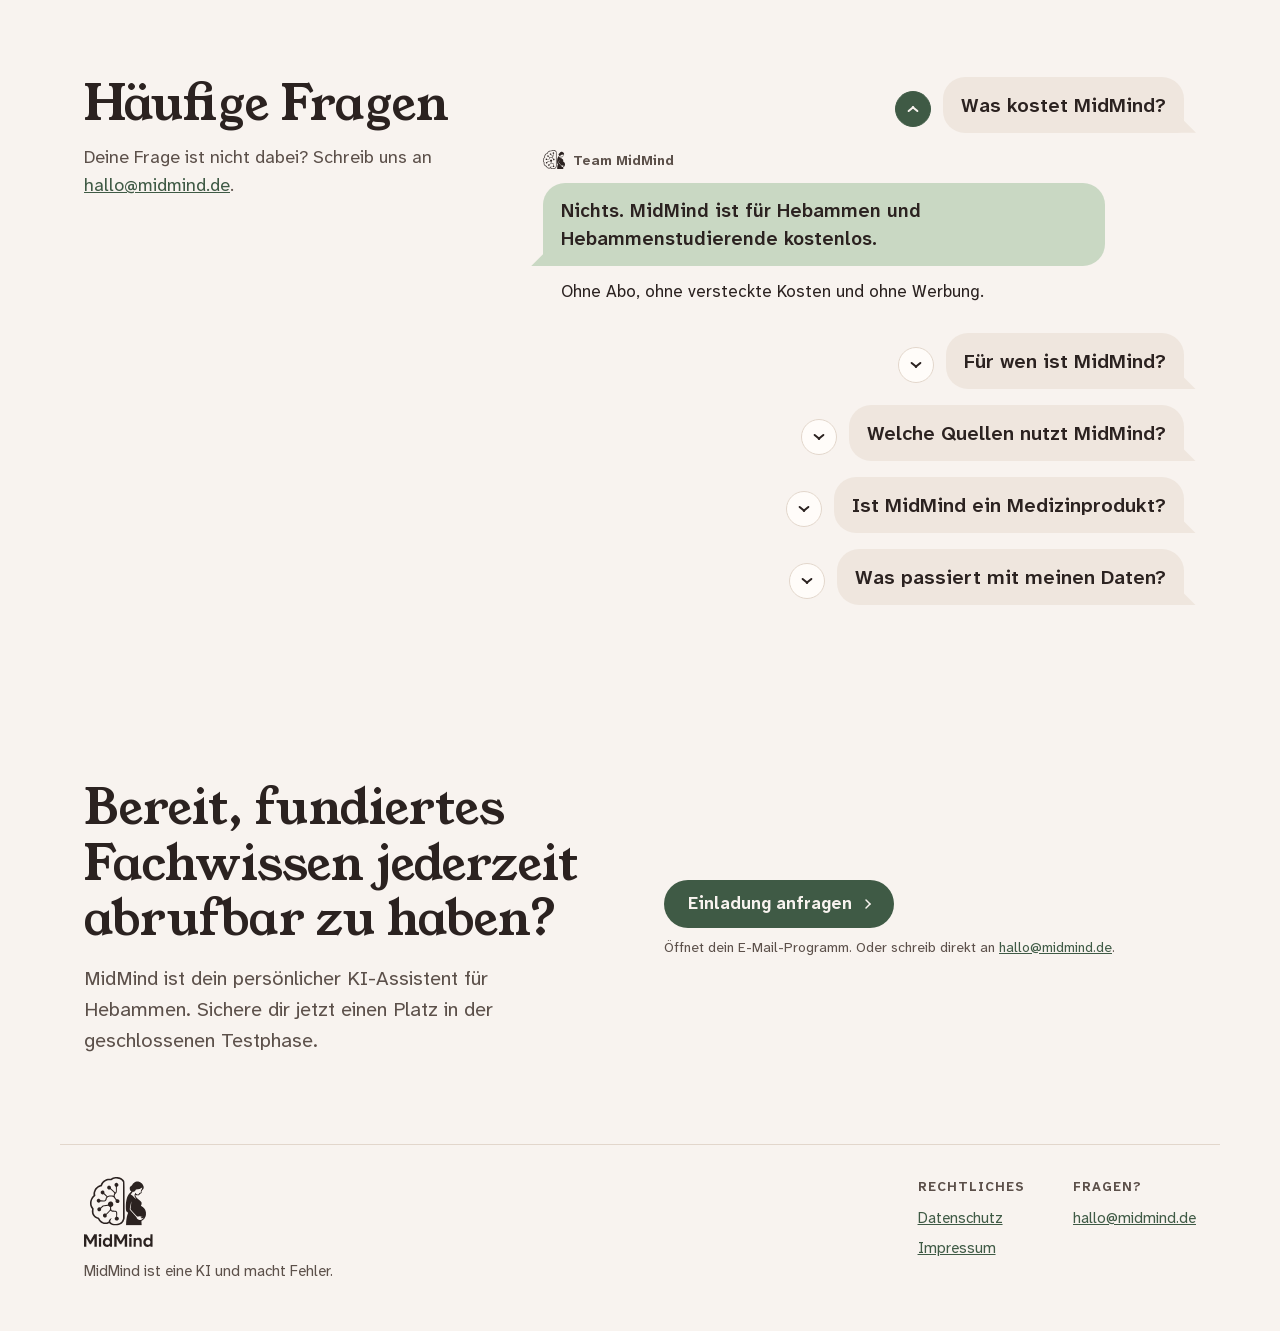
==== commit 6d90803a: "🎨 style: break the Warum headline after its first sentence Co-Authored-By: Claude Opus 5.5 <noreply@" ====
--- a/index.html
+++ b/index.html
@@ -148,7 +148,7 @@
 
     <section id="warum" class="w-why">
       <div class="w-wrap w-section w-section--roomy">
-        <h2 class="mm-display mm-display--lg w-why__title">Hebammen tragen die Geburtshilfe. Bei der Digitalisierung wurden sie vergessen.</h2>
+        <h2 class="mm-display mm-display--lg w-why__title">Hebammen tragen die Geburtshilfe.<br>Bei der Digitalisierung wurden sie vergessen.</h2>
         <div class="w-why__reasons">
           <div><h3>Übersehen</h3><p>Digitalisierung im Gesundheitswesen denkt an Kliniken, Praxen und Kassen. Hebammen kommen darin kaum vor – obwohl sie Familien vom Kinderwunsch bis zum Ende der Stillzeit begleiten.</p></div>
           <div><h3>Knapp kalkuliert</h3><p>Die meisten Hebammen arbeiten freiberuflich. Nach Haftpflicht, Fahrtkosten und Abrechnung bleibt wenig übrig. Teure Software-Abos fressen schnell den Rest.</p></div>
--- a/assets/site.css
+++ b/assets/site.css
@@ -154,7 +154,7 @@
 
 /* Warum kostenlos („Hebammen tragen die Geburtshilfe.“) */
 .w-why { background: var(--mm-moss); color: var(--mm-on-moss); }
-.w-why .w-why__title { max-width: 18em; color: var(--mm-on-moss); }
+.w-why .w-why__title { color: var(--mm-on-moss); }
 .w-why__eyebrow { font-size: 14px; font-weight: 700; letter-spacing: .08em; text-transform: uppercase; color: var(--mm-moss); }
 .w-why__reasons { display: grid; grid-template-columns: repeat(3, minmax(0, 1fr)); gap: var(--mm-space-6); border-top: 1px solid currentColor; padding-top: var(--mm-space-5); }
 .w-why__reasons h3 { margin: 0 0 var(--mm-space-2); font-size: var(--mm-text-h); line-height: 1.3; }
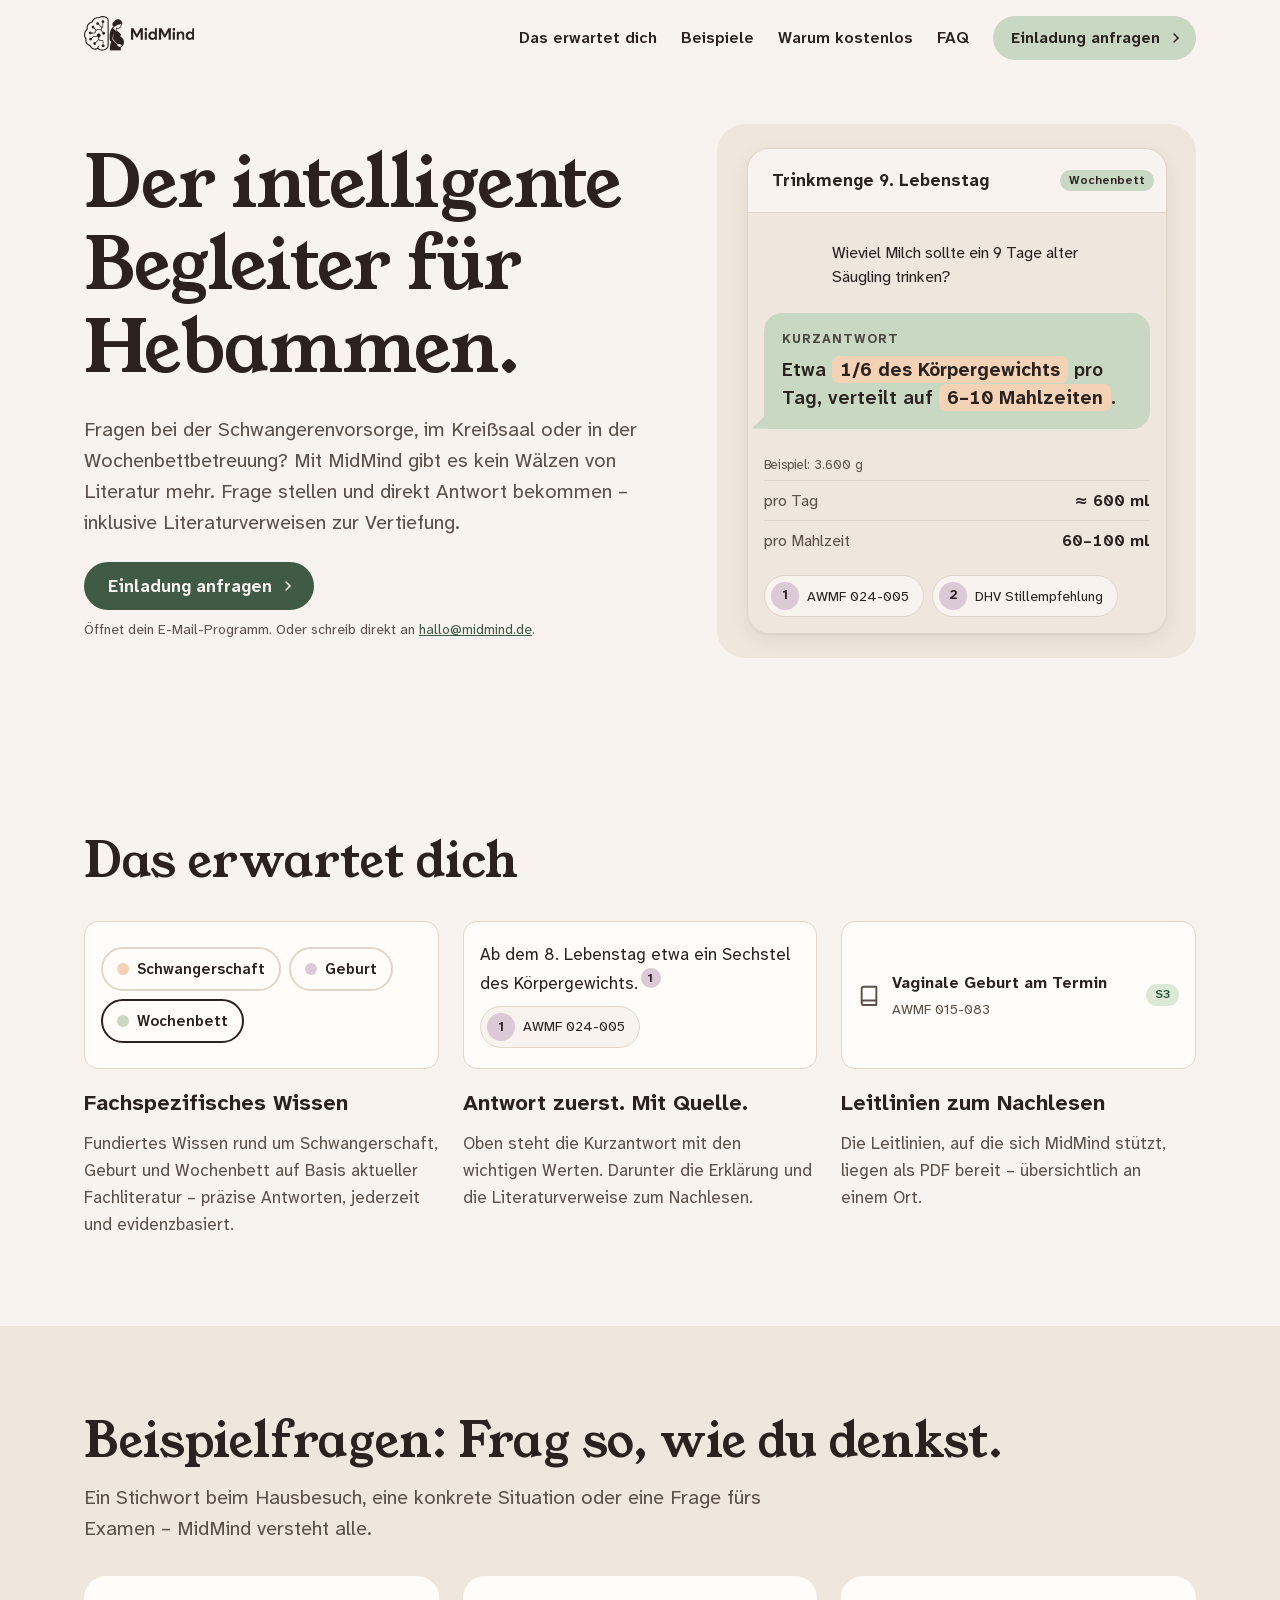
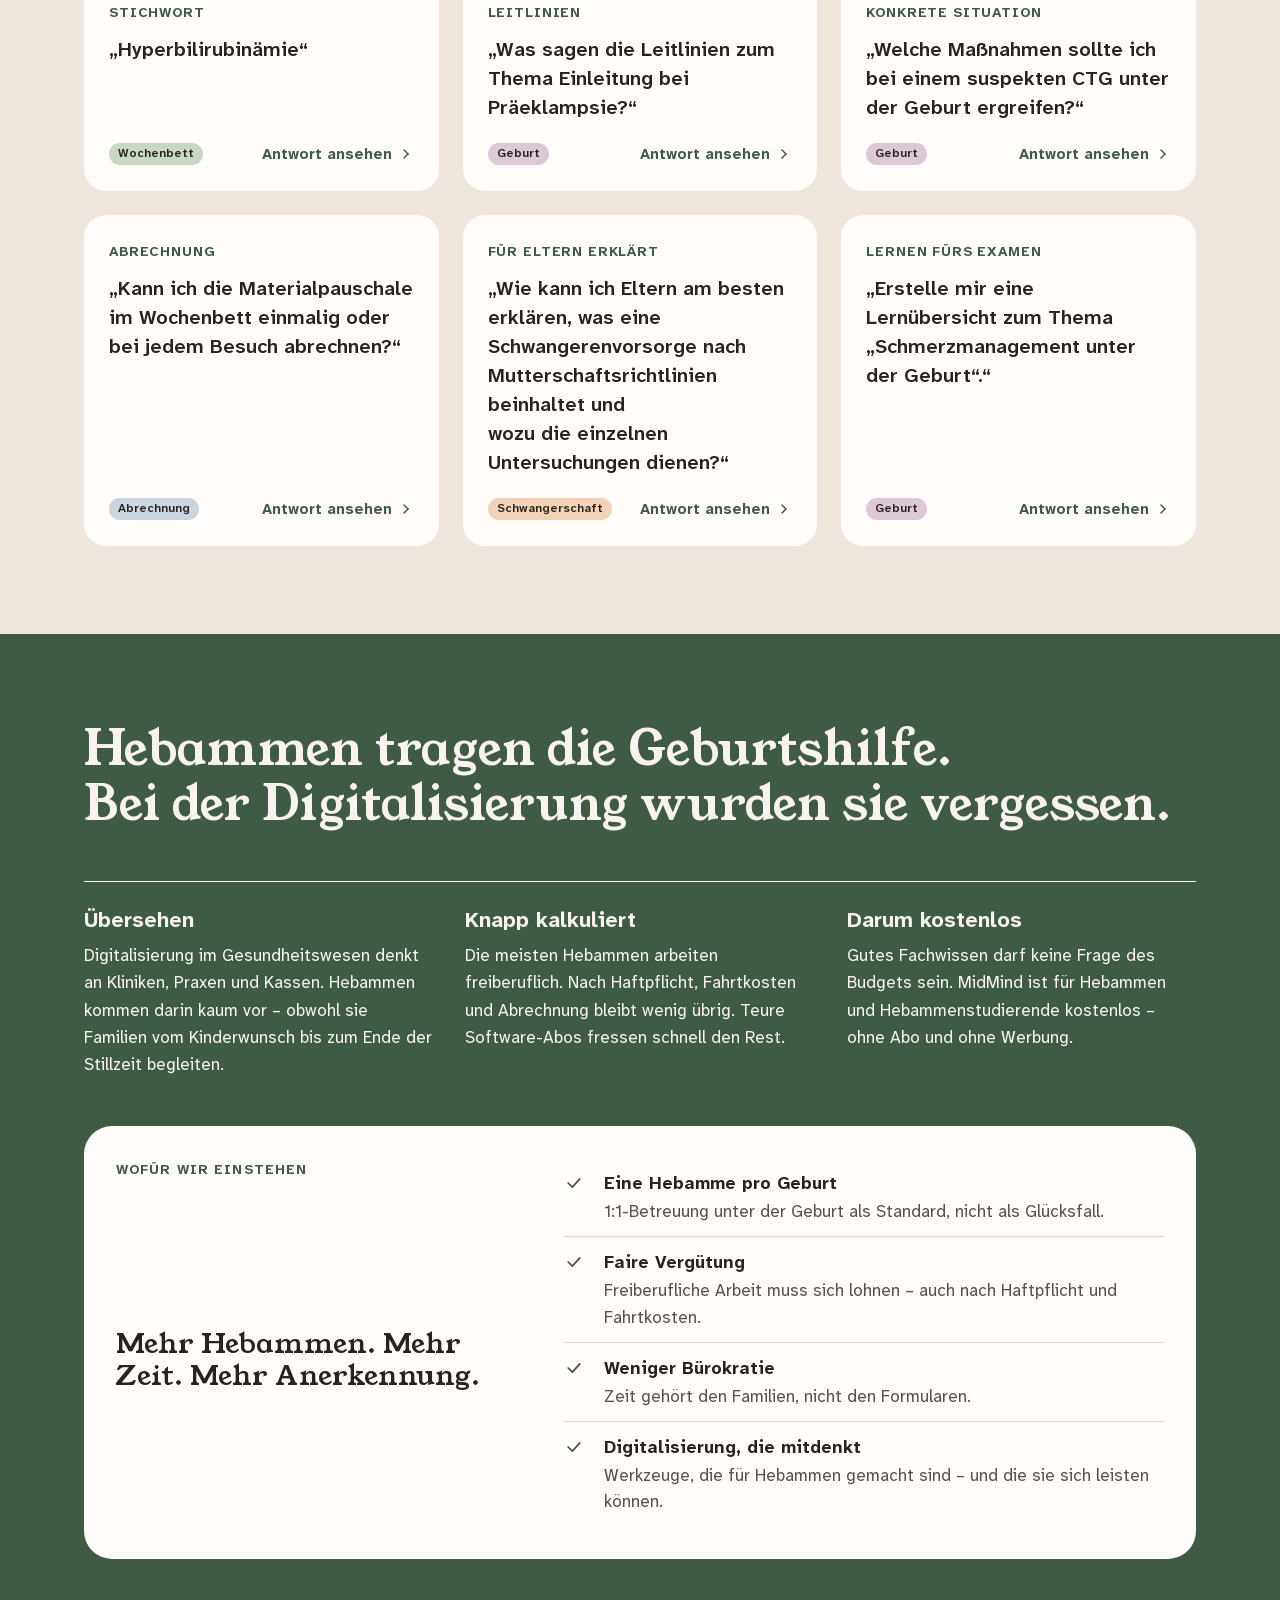
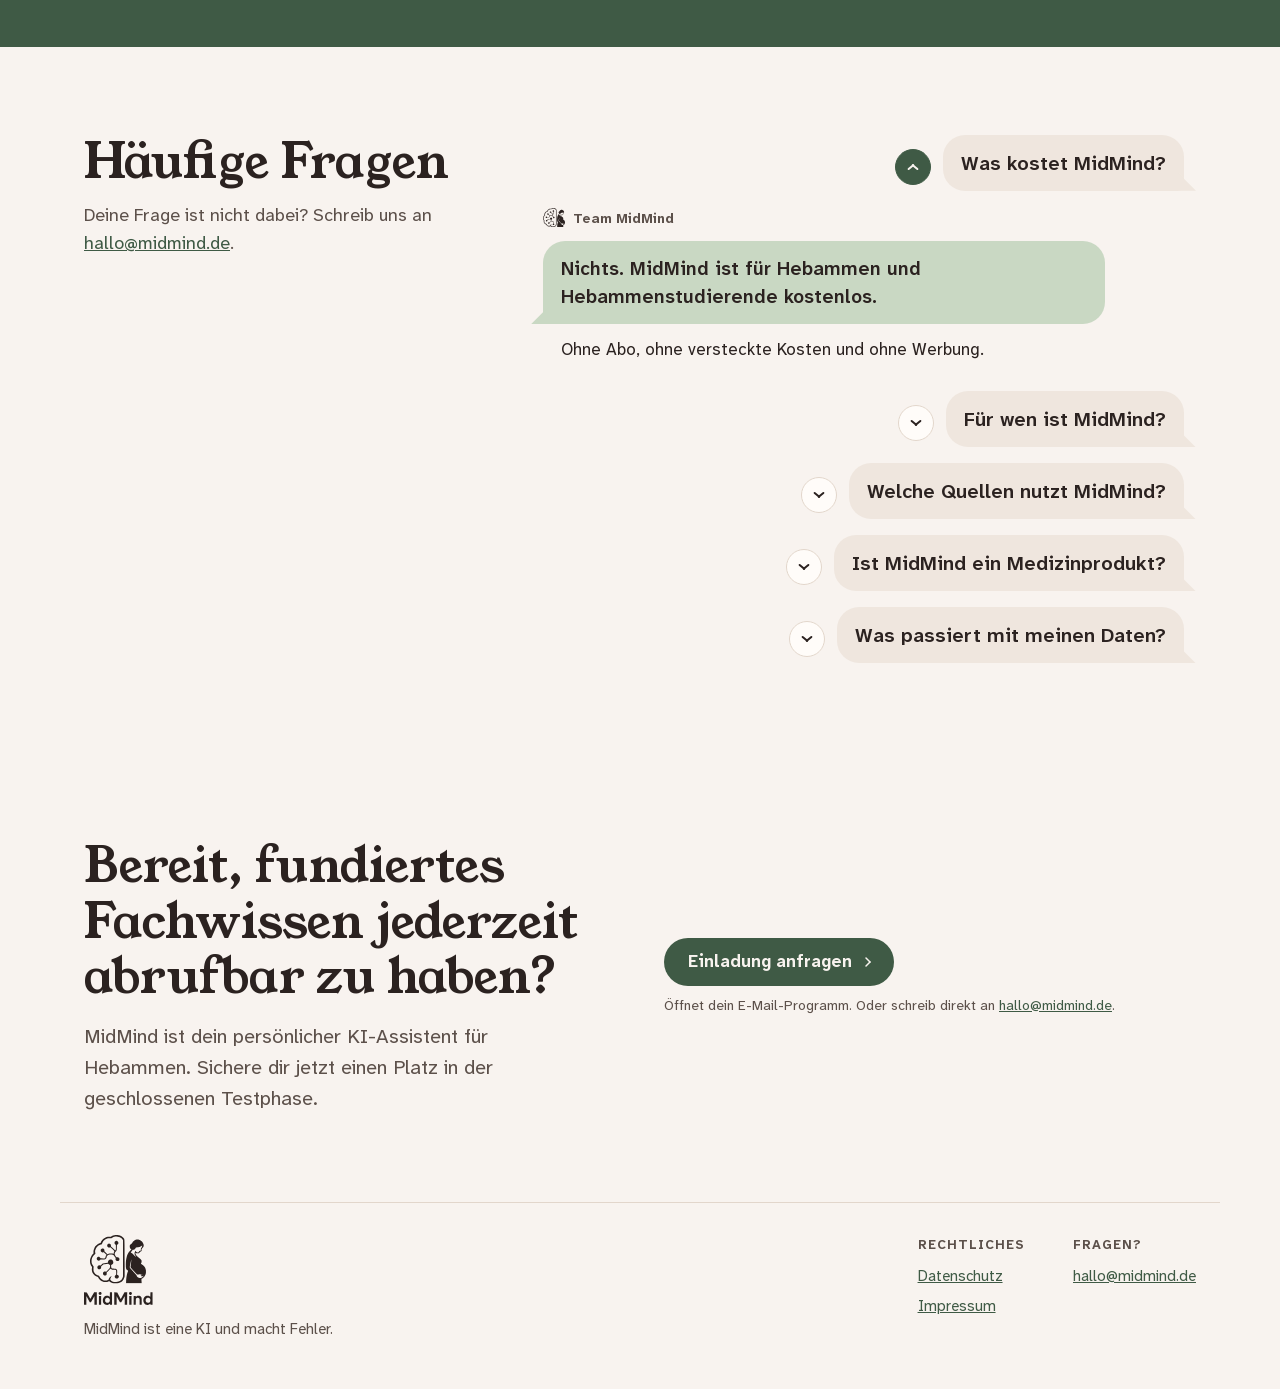
==== commit 6e1eb22c: "📝 docs: replace the example questions from midwife feedback A midwife reviewed the example cards: "B" ====
--- a/index.html
+++ b/index.html
@@ -108,39 +108,39 @@
     <section id="beispiele" class="w-band">
       <div class="w-wrap w-section">
         <div class="w-stack w-stack--snug">
-          <h2 class="mm-display mm-display--lg">Frag so, wie du denkst.</h2>
+          <h2 class="mm-display mm-display--lg">Beispielfragen: Frag so, wie du denkst.</h2>
           <p class="w-lead">Ein Stichwort beim Hausbesuch, eine konkrete Situation oder eine Frage fürs Examen – MidMind versteht alle.</p>
         </div>
         <div class="w-grid3">
-          <button type="button" class="w-ex" data-preview="milchspendereflex" data-question="Schmerzhafter Milchspendereflex" data-phase="wochenbett" aria-haspopup="dialog">
+          <button type="button" class="w-ex" data-preview="hyperbilirubinaemie" data-question="Hyperbilirubinämie" data-phase="wochenbett" aria-haspopup="dialog">
             <span class="w-ex__use">Stichwort</span>
-            <span class="w-ex__q">„Schmerzhafter Milchspendereflex“</span>
+            <span class="w-ex__q">„Hyperbilirubinämie“</span>
             <span class="w-ex__foot"><span class="mm-badge mm-badge--sage mm-badge--sm">Wochenbett</span><span class="w-ex__more">Antwort ansehen<span class="w-chevron" aria-hidden="true"><svg width="16" height="16" viewBox="0 0 16 16" fill="none"><path class="w-chevron__arm w-chevron__arm--top" d="M6 4L10 8" stroke="currentColor" stroke-width="1.5" stroke-linecap="round" stroke-linejoin="round"/><path class="w-chevron__arm w-chevron__arm--bot" d="M10 8L6 12" stroke="currentColor" stroke-width="1.5" stroke-linecap="round" stroke-linejoin="round"/></svg></span></span></span>
           </button>
-          <button type="button" class="w-ex" data-preview="bilirubin-tag-4" data-question="Ab welchem Bilirubinwert muss ein reifes Neugeborenes am 4. Lebenstag behandelt werden?" data-phase="wochenbett" aria-haspopup="dialog">
-            <span class="w-ex__use">Werte und Grenzen</span>
-            <span class="w-ex__q">„Ab welchem Bilirubinwert muss ein reifes Neugeborenes am 4.&nbsp;Lebenstag behandelt werden?“</span>
-            <span class="w-ex__foot"><span class="mm-badge mm-badge--sage mm-badge--sm">Wochenbett</span><span class="w-ex__more">Antwort ansehen<span class="w-chevron" aria-hidden="true"><svg width="16" height="16" viewBox="0 0 16 16" fill="none"><path class="w-chevron__arm w-chevron__arm--top" d="M6 4L10 8" stroke="currentColor" stroke-width="1.5" stroke-linecap="round" stroke-linejoin="round"/><path class="w-chevron__arm w-chevron__arm--bot" d="M10 8L6 12" stroke="currentColor" stroke-width="1.5" stroke-linecap="round" stroke-linejoin="round"/></svg></span></span></span>
-          </button>
-          <button type="button" class="w-ex" data-preview="postpartale-blutung" data-question="Was muss ich als Hebamme bei einer verstärkten Blutung nach der Geburt sofort tun?" data-phase="geburt" aria-haspopup="dialog">
+          <button type="button" class="w-ex" data-preview="einleitung-praeeklampsie" data-question="Was sagen die Leitlinien zum Thema Einleitung bei Präeklampsie?" data-phase="geburt" aria-haspopup="dialog">
+            <span class="w-ex__use">Leitlinien</span>
+            <span class="w-ex__q">„Was sagen die Leitlinien zum Thema Einleitung bei Präeklampsie?“</span>
+            <span class="w-ex__foot"><span class="mm-badge mm-badge--malve mm-badge--sm">Geburt</span><span class="w-ex__more">Antwort ansehen<span class="w-chevron" aria-hidden="true"><svg width="16" height="16" viewBox="0 0 16 16" fill="none"><path class="w-chevron__arm w-chevron__arm--top" d="M6 4L10 8" stroke="currentColor" stroke-width="1.5" stroke-linecap="round" stroke-linejoin="round"/><path class="w-chevron__arm w-chevron__arm--bot" d="M10 8L6 12" stroke="currentColor" stroke-width="1.5" stroke-linecap="round" stroke-linejoin="round"/></svg></span></span></span>
+          </button>
+          <button type="button" class="w-ex" data-preview="suspektes-ctg" data-question="Welche Maßnahmen sollte ich bei einem suspekten CTG unter der Geburt ergreifen?" data-phase="geburt" aria-haspopup="dialog">
             <span class="w-ex__use">Konkrete Situation</span>
-            <span class="w-ex__q">„Was muss ich als Hebamme bei einer verstärkten Blutung nach der Geburt sofort tun?“</span>
+            <span class="w-ex__q">„Welche Maßnahmen sollte ich bei einem suspekten CTG unter der Geburt ergreifen?“</span>
             <span class="w-ex__foot"><span class="mm-badge mm-badge--malve mm-badge--sm">Geburt</span><span class="w-ex__more">Antwort ansehen<span class="w-chevron" aria-hidden="true"><svg width="16" height="16" viewBox="0 0 16 16" fill="none"><path class="w-chevron__arm w-chevron__arm--top" d="M6 4L10 8" stroke="currentColor" stroke-width="1.5" stroke-linecap="round" stroke-linejoin="round"/><path class="w-chevron__arm w-chevron__arm--bot" d="M10 8L6 12" stroke="currentColor" stroke-width="1.5" stroke-linecap="round" stroke-linejoin="round"/></svg></span></span></span>
           </button>
-          <button type="button" class="w-ex" data-preview="abrechnung-dammnaht" data-question="Bis zu welchem Tag darf ich das Ziehen von Fäden der Dammnaht abrechnen?" data-phase="abrechnung" aria-haspopup="dialog">
+          <button type="button" class="w-ex" data-preview="materialpauschale-wochenbett" data-question="Kann ich die Materialpauschale im Wochenbett einmalig oder bei jedem Besuch abrechnen?" data-phase="abrechnung" aria-haspopup="dialog">
             <span class="w-ex__use">Abrechnung</span>
-            <span class="w-ex__q">„Bis zu welchem Tag darf ich das Ziehen von Fäden der Dammnaht abrechnen?“</span>
+            <span class="w-ex__q">„Kann ich die Materialpauschale im Wochenbett einmalig oder bei jedem Besuch abrechnen?“</span>
             <span class="w-ex__foot"><span class="mm-badge mm-badge--taube mm-badge--sm">Abrechnung</span><span class="w-ex__more">Antwort ansehen<span class="w-chevron" aria-hidden="true"><svg width="16" height="16" viewBox="0 0 16 16" fill="none"><path class="w-chevron__arm w-chevron__arm--top" d="M6 4L10 8" stroke="currentColor" stroke-width="1.5" stroke-linecap="round" stroke-linejoin="round"/><path class="w-chevron__arm w-chevron__arm--bot" d="M10 8L6 12" stroke="currentColor" stroke-width="1.5" stroke-linecap="round" stroke-linejoin="round"/></svg></span></span></span>
           </button>
-          <button type="button" class="w-ex" data-preview="gewichtsabnahme-erklaeren" data-question="Wie erkläre ich Eltern, wie viel Gewichtsabnahme beim Neugeborenen in den ersten Tagen normal ist?" data-phase="wochenbett" aria-haspopup="dialog">
+          <button type="button" class="w-ex" data-preview="schwangerenvorsorge-erklaeren" data-question="Wie kann ich Eltern am besten erklären, was eine Schwangerenvorsorge nach Mutterschaftsrichtlinien beinhaltet und wozu die einzelnen Untersuchungen dienen?" data-phase="schwangerschaft" aria-haspopup="dialog">
             <span class="w-ex__use">Für Eltern erklärt</span>
-            <span class="w-ex__q">„Wie erkläre ich Eltern, wie viel Gewichtsabnahme beim Neugeborenen in den ersten Tagen normal ist?“</span>
-            <span class="w-ex__foot"><span class="mm-badge mm-badge--sage mm-badge--sm">Wochenbett</span><span class="w-ex__more">Antwort ansehen<span class="w-chevron" aria-hidden="true"><svg width="16" height="16" viewBox="0 0 16 16" fill="none"><path class="w-chevron__arm w-chevron__arm--top" d="M6 4L10 8" stroke="currentColor" stroke-width="1.5" stroke-linecap="round" stroke-linejoin="round"/><path class="w-chevron__arm w-chevron__arm--bot" d="M10 8L6 12" stroke="currentColor" stroke-width="1.5" stroke-linecap="round" stroke-linejoin="round"/></svg></span></span></span>
-          </button>
-          <button type="button" class="w-ex" data-preview="leopold-handgriffe" data-question="Wie führe ich die Leopold-Handgriffe durch und was beurteile ich mit jedem Handgriff?" aria-haspopup="dialog">
+            <span class="w-ex__q">„Wie kann ich Eltern am besten erklären, was eine Schwangerenvorsorge nach Mutterschaftsrichtlinien beinhaltet und wozu die einzelnen Untersuchungen dienen?“</span>
+            <span class="w-ex__foot"><span class="mm-badge mm-badge--apricot mm-badge--sm">Schwangerschaft</span><span class="w-ex__more">Antwort ansehen<span class="w-chevron" aria-hidden="true"><svg width="16" height="16" viewBox="0 0 16 16" fill="none"><path class="w-chevron__arm w-chevron__arm--top" d="M6 4L10 8" stroke="currentColor" stroke-width="1.5" stroke-linecap="round" stroke-linejoin="round"/><path class="w-chevron__arm w-chevron__arm--bot" d="M10 8L6 12" stroke="currentColor" stroke-width="1.5" stroke-linecap="round" stroke-linejoin="round"/></svg></span></span></span>
+          </button>
+          <button type="button" class="w-ex" data-preview="schmerzmanagement-geburt" data-question="Erstelle mir eine Lernübersicht zum Thema „Schmerzmanagement unter der Geburt“." data-phase="geburt" aria-haspopup="dialog">
             <span class="w-ex__use">Lernen fürs Examen</span>
-            <span class="w-ex__q">„Wie führe ich die Leopold-Handgriffe durch und was beurteile ich mit jedem Handgriff?“</span>
-            <span class="w-ex__foot"><span></span><span class="w-ex__more">Antwort ansehen<span class="w-chevron" aria-hidden="true"><svg width="16" height="16" viewBox="0 0 16 16" fill="none"><path class="w-chevron__arm w-chevron__arm--top" d="M6 4L10 8" stroke="currentColor" stroke-width="1.5" stroke-linecap="round" stroke-linejoin="round"/><path class="w-chevron__arm w-chevron__arm--bot" d="M10 8L6 12" stroke="currentColor" stroke-width="1.5" stroke-linecap="round" stroke-linejoin="round"/></svg></span></span></span>
+            <span class="w-ex__q">„Erstelle mir eine Lernübersicht zum Thema „Schmerzmanagement unter der Geburt“.“</span>
+            <span class="w-ex__foot"><span class="mm-badge mm-badge--malve mm-badge--sm">Geburt</span><span class="w-ex__more">Antwort ansehen<span class="w-chevron" aria-hidden="true"><svg width="16" height="16" viewBox="0 0 16 16" fill="none"><path class="w-chevron__arm w-chevron__arm--top" d="M6 4L10 8" stroke="currentColor" stroke-width="1.5" stroke-linecap="round" stroke-linejoin="round"/><path class="w-chevron__arm w-chevron__arm--bot" d="M10 8L6 12" stroke="currentColor" stroke-width="1.5" stroke-linecap="round" stroke-linejoin="round"/></svg></span></span></span>
           </button>
         </div>
       </div>
--- a/assets/site.css
+++ b/assets/site.css
@@ -75,7 +75,7 @@
 .w-stack--snug { gap: var(--mm-space-3); }
 .w-section--roomy { gap: var(--mm-space-7); }
 
-/* Beispiele („Frag so, wie du denkst.“) – jede Karte öffnet die Antwort aus der App (assets/site.js) */
+/* Beispiele („Beispielfragen: Frag so, wie du denkst.“) – jede Karte öffnet die Antwort aus der App (assets/site.js) */
 .w-ex { font: inherit; text-align: left; border: 1px solid transparent; cursor: pointer; background: var(--mm-card); border-radius: var(--mm-radius-l); padding: var(--mm-space-5); display: grid; grid-template-rows: auto 1fr auto; gap: var(--mm-space-3); color: var(--mm-ink); transition: border-color .2s; }
 .w-ex:hover { border-color: var(--mm-line); }
 .w-ex:focus-visible { outline: 2px solid var(--mm-moss); outline-offset: 2px; }
